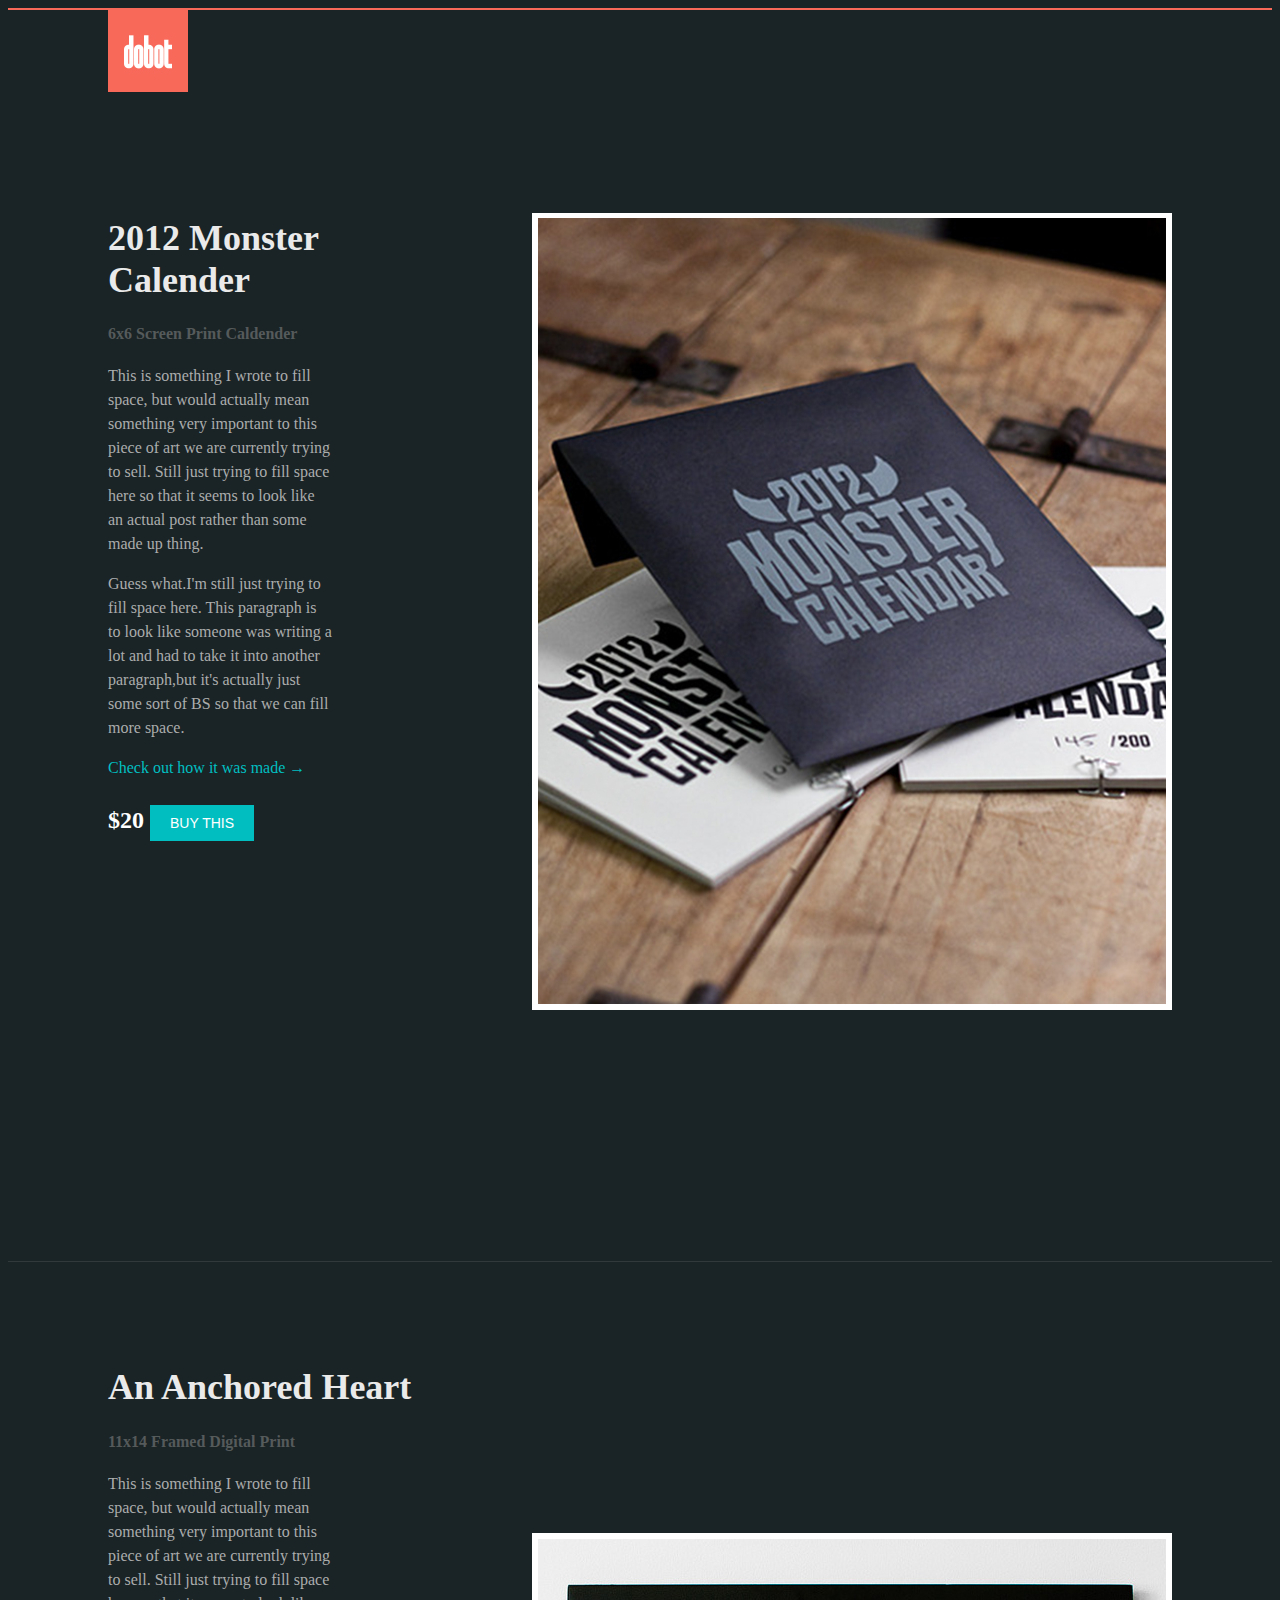
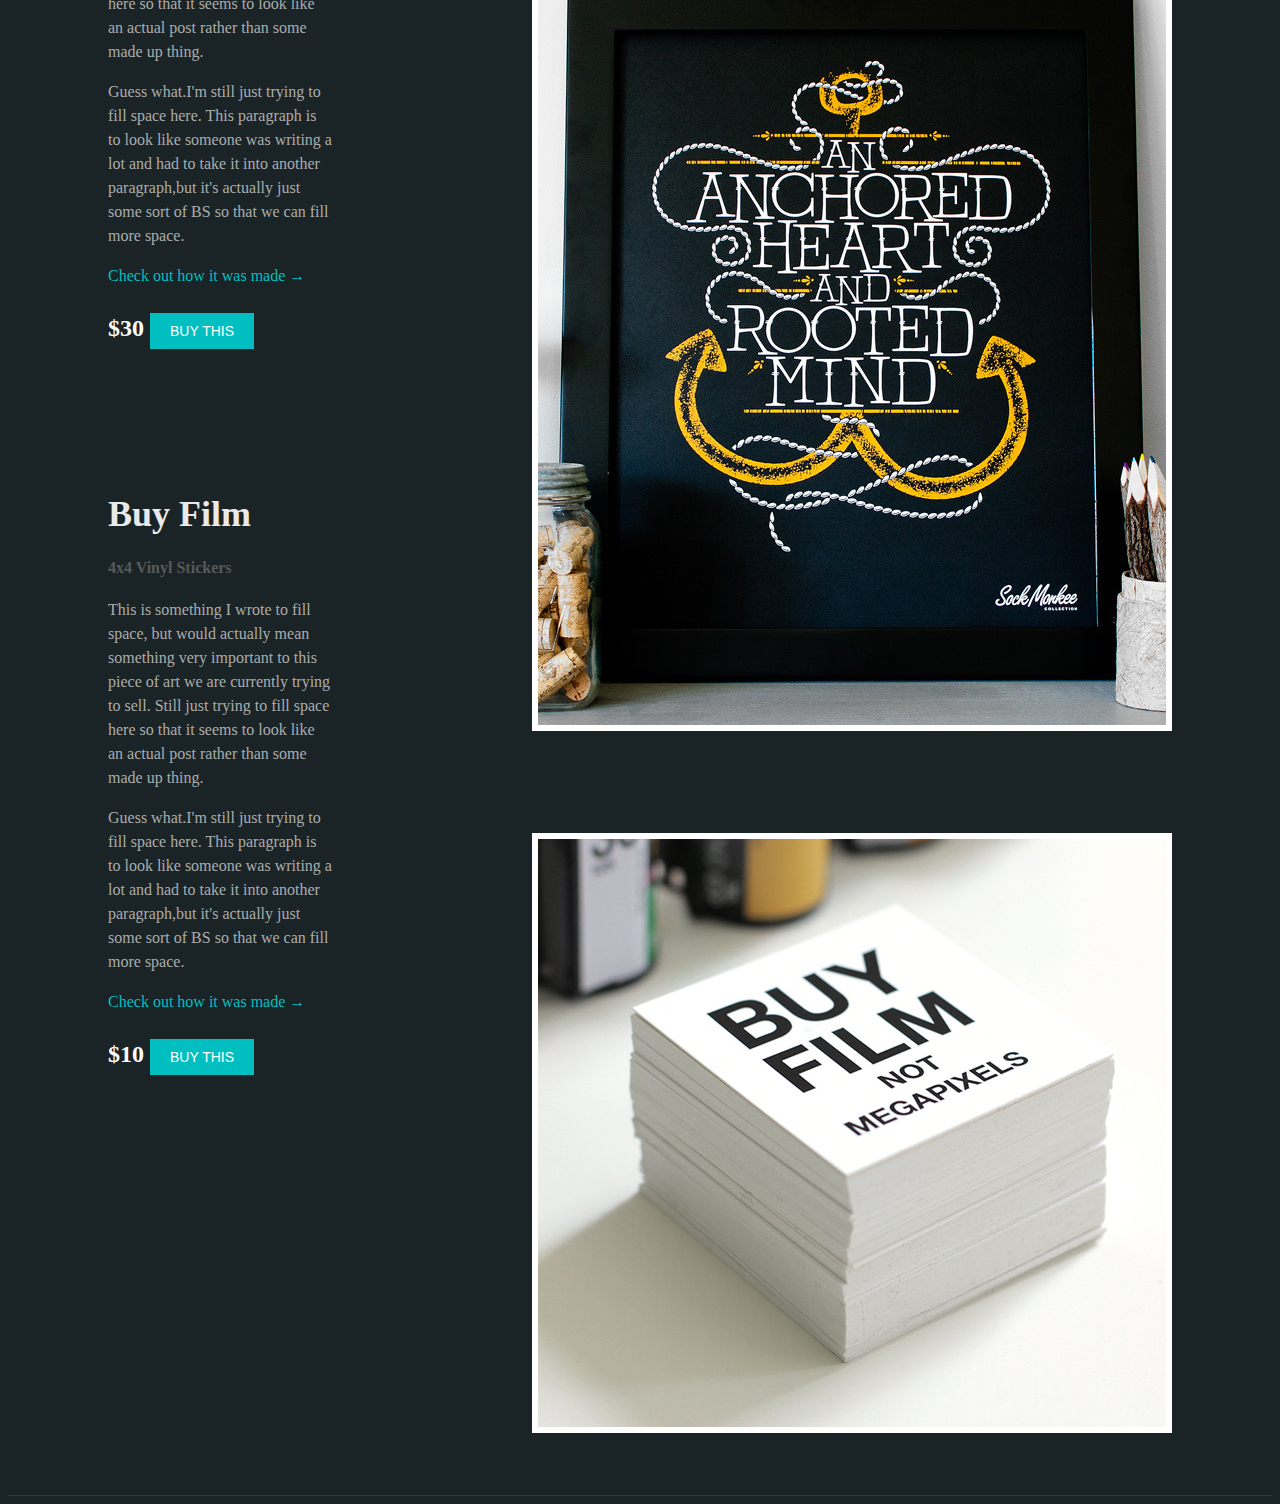
==== dobot/index.html @ c70a1021 "c" ====
<DOCTYPE <!DOCTYPE html>
<html lang="en-us">
<head>
  <link rel="stylesheet" href="style.css">
  <title>dobot</title>
</head>
<body> 
  <img class="logo" src="images/dobotlogo.jpg">
  <article>
    <img class="product" src="images/dobot.jpg"></img>
    <h1> 2012 Monster Calender</h1>
    <h4>6x6 Screen Print Caldender </h4>
    <div>
      <p>
      This is something I wrote to fill space, but would 
      actually mean something very important to this piece
      of art we are currently trying to sell. Still just trying 
      to fill space here so that it seems to look like
      an actual post rather than some made up thing.
      </p>
      <p>
      Guess what.I'm still just trying to fill space here. This
      paragraph is to look like someone was writing a lot
      and had to take it into another paragraph,but it's 
      actually just some sort of BS so that we can fill more space.
      </p>
    </div>
    <div>
      <p><a href="">Check out how it was made &#8594;</a></p>
    </div>
    <div>
      <h2>$20
        <button type="button">BUY THIS</button>
      </h2>
    </div>
  </article>
  <artice>
    <h1>An Anchored Heart</h1>
    <img class="product" src="images/dobot2.jpg">
    <h4>11x14 Framed Digital Print </h4>
    <div>
      <p>
      This is something I wrote to fill space, but would 
      actually mean something very important to this piece
      of art we are currently trying to sell. Still just trying 
      to fill space here so that it seems to look like
      an actual post rather than some made up thing.
      </p>
      <p>
      Guess what.I'm still just trying to fill space here. This
      paragraph is to look like someone was writing a lot
      and had to take it into another paragraph,but it's 
      actually just some sort of BS so that we can fill more space.
      </p>
    </div>
    <div>
      <p><a href="">Check out how it was made &#8594;</a></p>
    </div>
    <div>
    <h2>$30
      <button type="button">BUY THIS</button>  </h2>
    </div>
  </article>
  <article> 
    <img class="product" src="images/dobot3.jpg"></img>
    <h1>Buy Film</h1>
    <h4>4x4 Vinyl Stickers</h4>
    <div>
      <p>
      This is something I wrote to fill space, but would 
      actually mean something very important to this piece
      of art we are currently trying to sell. Still just trying 
      to fill space here so that it seems to look like
      an actual post rather than some made up thing.
      </p>
      <p>
      Guess what.I'm still just trying to fill space here. This
      paragraph is to look like someone was   writing a lot
      and had to take it into another paragraph,but it's 
      actually just some sort of BS so that we can fill more space.
      </p>
    </div>
    <div>
      <p><a href="">Check out how it was made &#8594;</a></p>
    </div>
    <div>
      <h2>$10
        <button type="button">BUY THIS</button>
      </h2>
    </div>
  </article>
</body>
</html>
---- dobot/style.css ----
h1 {padding-top:80px;
	padding-right:100px
	padding-bottom:0px;
	padding-left:100px;
	color:#eaeaea;
	font-family:Quatro Slab;
	font-weight:regular;
	font-size:36px;
	line-height:42px;
    }
body {background-color:#1A2325;
	border:solid 2px #f8695a;
	border-left:0;
	border-right:0;
	border-bottom:0
     }
p {padding-top:0px;
	padding-right:100px
	padding-bottom:0px;
	padding-left:0px;
 	color:white; 
 	font-family:LFT Etica; 
 	font-style:regular; 
 	font-size: 16px;
 	color: #abadad;
 	line-height:24px
    }
a {padding-top:0px;
	padding-right:300px
	padding-bottom:5px;
	padding-left:0px;
	font-family:LFT Etica;
	font-style:16px; 
	color:#01bfc1;
	line-height:24px;
	text-decoration:none;
	}
h4 {padding-top:0px;
	padding-right:300px
	padding-bottom:0px;
	padding-left:100px;
	color:#555a5b;
	font-family:LFT Etica;
	font-style:semibold;
	font-size:16px;
    }
.product{padding-top:100px;
	padding-right:100px;
	padding-bottom:0px;
	padding-left:200px;
    float:right; 
    }
 .logo {padding-top:0px;
	padding-right:300px
	padding-bottom:50px;
	padding-left:100px}
 button {background-color:01BFC1;	
 	border:none;
 	padding-bottom:12px;
 	padding-top:12px;
 	padding-right:20px;
 	padding-left:20px;
 	font-family:14px;
 	font-size:14px;
 	line-height:12px;
 	color:#ffffff;
 	border-width:24px
    }
 h2 {padding-top:5px;
	padding-right:200px
	padding-bottom:50px;
	padding-left:0px;
	color:white;
	font-family:Quatro Slab;
	font-size:24px;
    }
div {padding-top:0px;
	padding-right:200px
	padding-bottom:0px;
	padding-left:100px;
	}

article{border-width:1px;
	border-style:solid;
	border-color:#31393b;
	border-top:none;
	border-left:none;
	border-right:none;
	padding-bottom:400px;
	padding-top:20px;
    }
.
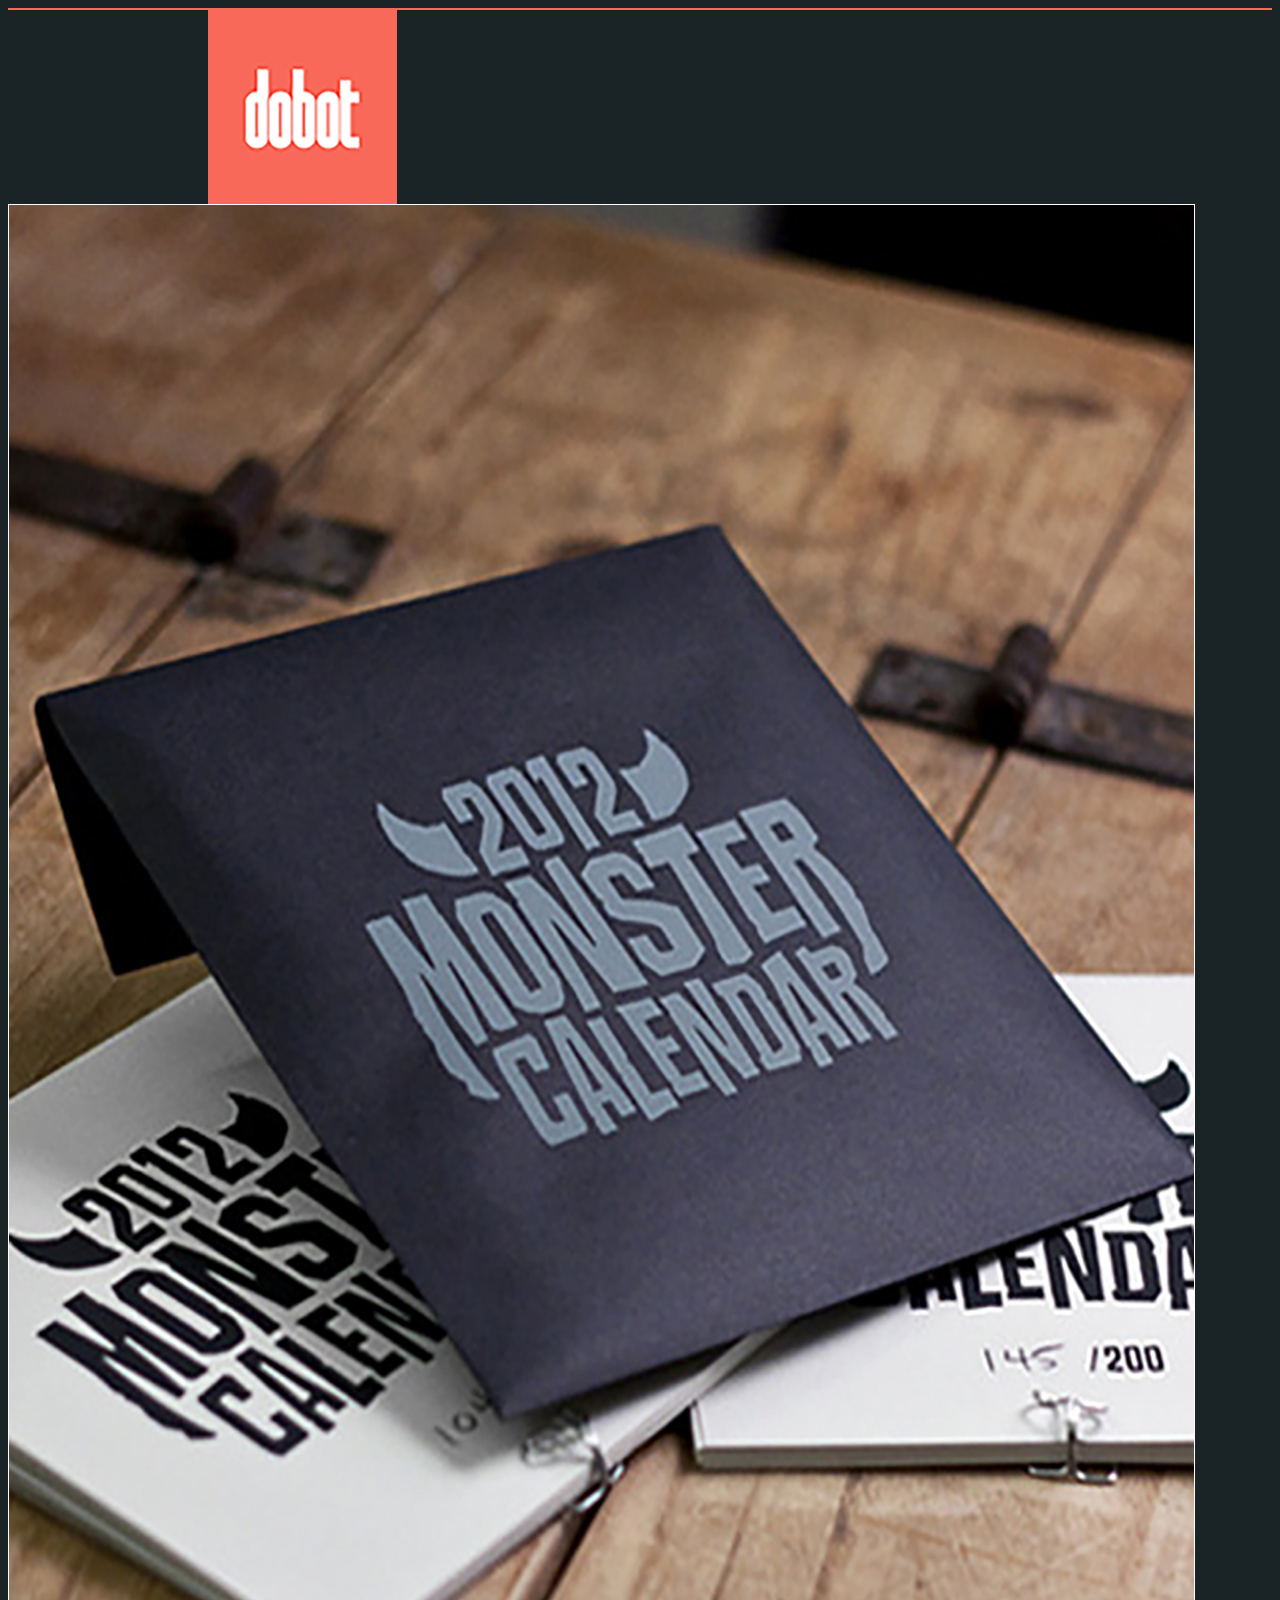
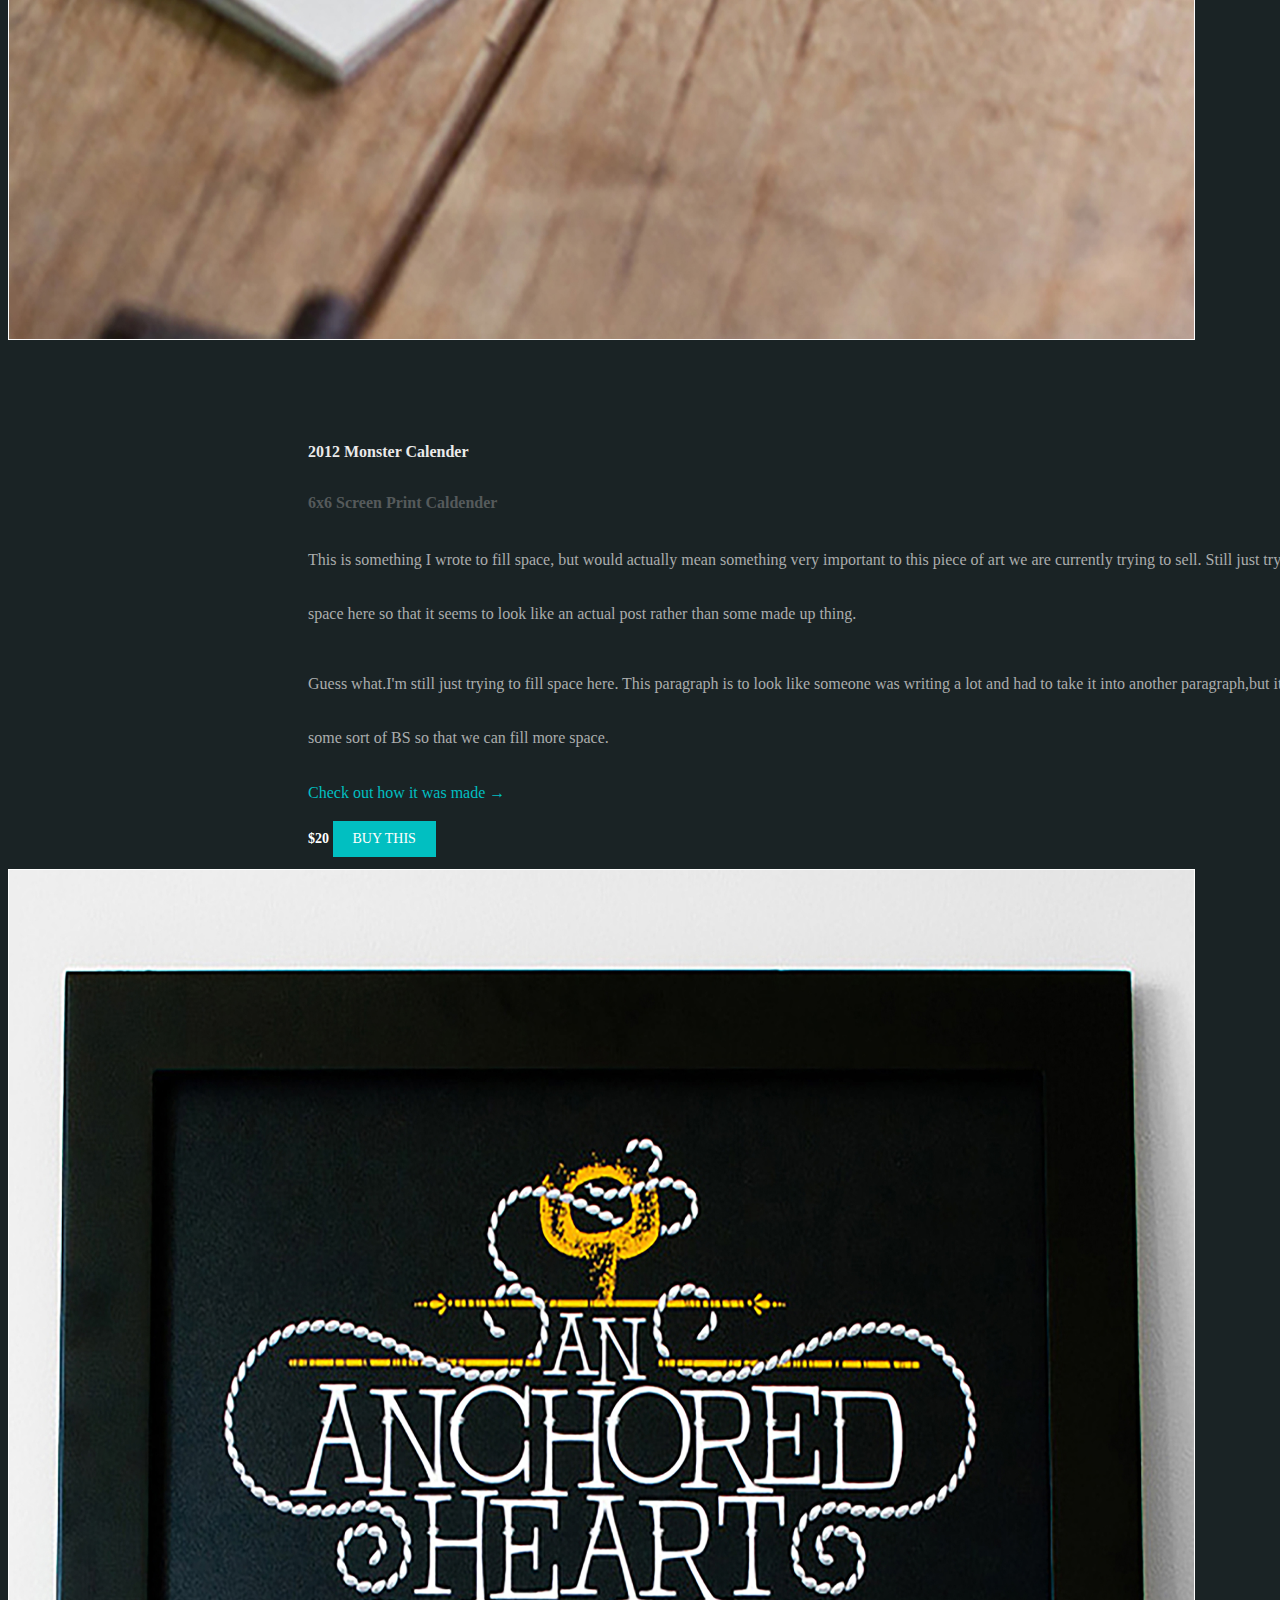
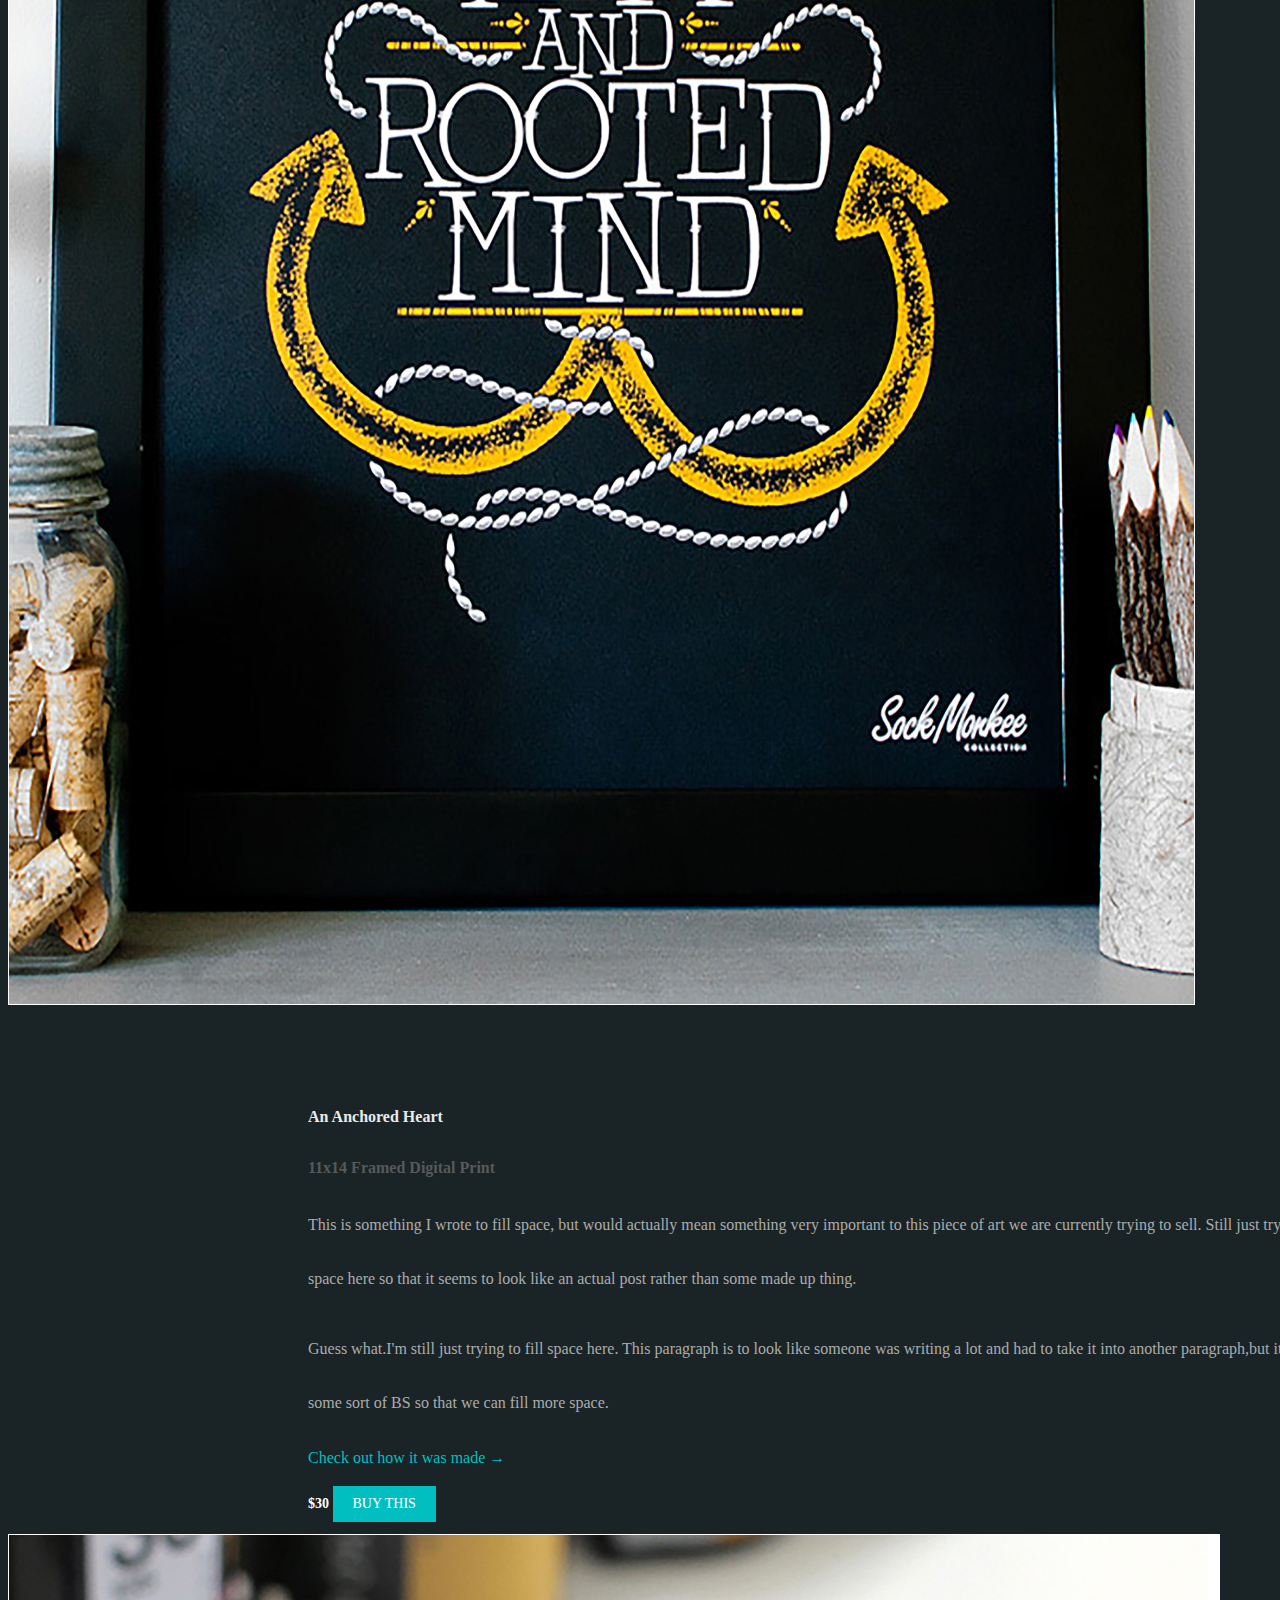
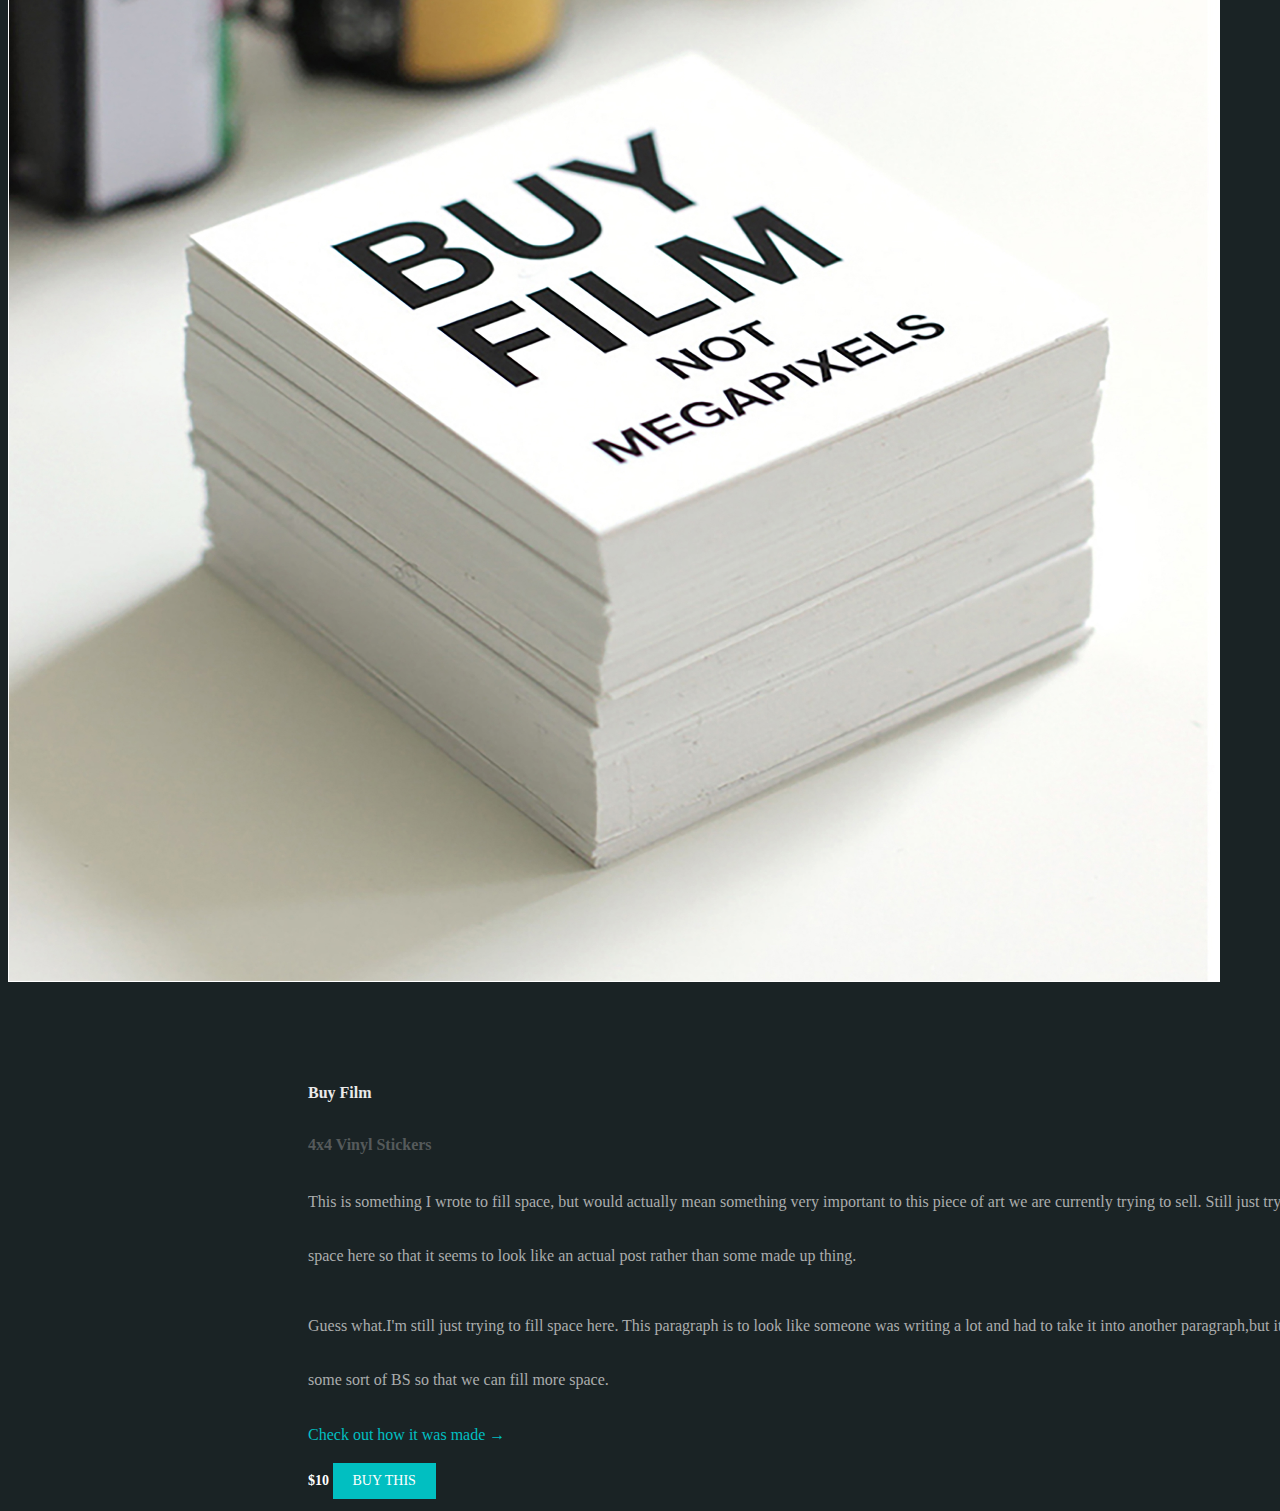
==== commit 800c1582: "x" ====
--- a/dobot/index.html
+++ b/dobot/index.html
@@ -6,11 +6,35 @@
 </head>
 <body> 
   <img class="logo" src="images/dobotlogo.jpg">
-  <article>
-    <img class="product" src="images/dobot.jpg"></img>
+  <article class="article1">
+    <img class="product" src="images/dobot.jpg" style="width:1185px;height:1734px" id="section2"></img>
+    <div id="section1">
     <h1> 2012 Monster Calender</h1>
     <h4>6x6 Screen Print Caldender </h4>
-    <div>
+      <p>
+      This is something I wrote to fill space, but would 
+      actually mean something very important to this piece
+      of art we are currently trying to sell. Still just trying 
+      to fill space here so that it seems to look like
+      an actual post rather than some made up thing.
+      </p>
+      <p>
+      Guess what.I'm still just trying to fill space here. This
+      paragraph is to look like someone was writing a lot
+      and had to take it into another paragraph,but it's 
+      actually just some sort of BS so that we can fill more space.
+      <p><a href="">Check out how it was made &#8594;</a></p>
+      <h2>$20
+        <button type="button">BUY THIS</button>
+      </h2>
+      </div>
+
+  </article>
+  <artice class="article2">
+    <img class="product" src="images/dobot2.jpg" style="width:1185px;height:1734px" id="section2">
+    <div id="section1">
+    <h1>An Anchored Heart</h1>
+    <h4>11x14 Framed Digital Print </h4>
       <p>
       This is something I wrote to fill space, but would 
       actually mean something very important to this piece
@@ -24,48 +48,16 @@
       and had to take it into another paragraph,but it's 
       actually just some sort of BS so that we can fill more space.
       </p>
-    </div>
-    <div>
       <p><a href="">Check out how it was made &#8594;</a></p>
-    </div>
-    <div>
-      <h2>$20
-        <button type="button">BUY THIS</button>
-      </h2>
-    </div>
-  </article>
-  <artice>
-    <h1>An Anchored Heart</h1>
-    <img class="product" src="images/dobot2.jpg">
-    <h4>11x14 Framed Digital Print </h4>
-    <div>
-      <p>
-      This is something I wrote to fill space, but would 
-      actually mean something very important to this piece
-      of art we are currently trying to sell. Still just trying 
-      to fill space here so that it seems to look like
-      an actual post rather than some made up thing.
-      </p>
-      <p>
-      Guess what.I'm still just trying to fill space here. This
-      paragraph is to look like someone was writing a lot
-      and had to take it into another paragraph,but it's 
-      actually just some sort of BS so that we can fill more space.
-      </p>
-    </div>
-    <div>
-      <p><a href="">Check out how it was made &#8594;</a></p>
-    </div>
-    <div>
     <h2>$30
       <button type="button">BUY THIS</button>  </h2>
     </div>
   </article>
-  <article> 
-    <img class="product" src="images/dobot3.jpg"></img>
+  <article class="article3"> 
+    <img class="product" src="images/dobot3.jpg" style="width:1210px;height:1046px" id="section2"></img>
+    <div id="section1">
     <h1>Buy Film</h1>
     <h4>4x4 Vinyl Stickers</h4>
-    <div>
       <p>
       This is something I wrote to fill space, but would 
       actually mean something very important to this piece
@@ -79,11 +71,7 @@
       and had to take it into another paragraph,but it's 
       actually just some sort of BS so that we can fill more space.
       </p>
-    </div>
-    <div>
       <p><a href="">Check out how it was made &#8594;</a></p>
-    </div>
-    <div>
       <h2>$10
         <button type="button">BUY THIS</button>
       </h2>
--- a/dobot/style.css
+++ b/dobot/style.css
@@ -1,33 +1,37 @@
 h1 {padding-top:80px;
-	padding-right:100px
+	padding-right:0px
 	padding-bottom:0px;
 	padding-left:100px;
 	color:#eaeaea;
 	font-family:Quatro Slab;
 	font-weight:regular;
-	font-size:36px;
+	font-size:16px;
 	line-height:42px;
     }
-body {background-color:#1A2325;
+body {background-width:1260px;
+	background-height:2934px;
+	background-color:#1A2325;
 	border:solid 2px #f8695a;
 	border-left:0;
 	border-right:0;
-	border-bottom:0
+	border-bottom:0;
+	margin-width:1260px;
+	margin-height:2934px;
      }
 p {padding-top:0px;
-	padding-right:100px
+	padding-right:0px
 	padding-bottom:0px;
-	padding-left:0px;
+	padding-left:100px;
  	color:white; 
  	font-family:LFT Etica; 
  	font-style:regular; 
  	font-size: 16px;
  	color: #abadad;
- 	line-height:24px
+ 	line-height:54px;
     }
 a {padding-top:0px;
-	padding-right:300px
-	padding-bottom:5px;
+	padding-right:0px;
+	padding-bottom:0px;
 	padding-left:0px;
 	font-family:LFT Etica;
 	font-style:16px; 
@@ -36,7 +40,7 @@
 	text-decoration:none;
 	}
 h4 {padding-top:0px;
-	padding-right:300px
+	padding-right:0px
 	padding-bottom:0px;
 	padding-left:100px;
 	color:#555a5b;
@@ -44,49 +48,53 @@
 	font-style:semibold;
 	font-size:16px;
     }
-.product{padding-top:100px;
-	padding-right:100px;
-	padding-bottom:0px;
-	padding-left:200px;
-    float:right; 
-    }
+
  .logo {padding-top:0px;
 	padding-right:300px
 	padding-bottom:50px;
-	padding-left:100px}
- button {background-color:01BFC1;	
+	padding-left:200px}
+
+.product{
+    border: 1px solid white;
+    background-color:#ffffff;
+}
+ button {background-color:#01BFC1;	
  	border:none;
  	padding-bottom:12px;
  	padding-top:12px;
  	padding-right:20px;
  	padding-left:20px;
- 	font-family:14px;
+ 	font-family:LFT Etica;
+ 	font-style:SemiBold;
  	font-size:14px;
  	line-height:12px;
  	color:#ffffff;
  	border-width:24px
     }
- h2 {padding-top:5px;
-	padding-right:200px
-	padding-bottom:50px;
-	padding-left:0px;
+ h2 {padding-top:0px;
+	padding-right:0px
+	padding-bottom:0px;
+	padding-left:100px;
 	color:white;
 	font-family:Quatro Slab;
-	font-size:24px;
+	font-size:14px;
     }
-div {padding-top:0px;
-	padding-right:200px
-	padding-bottom:0px;
-	padding-left:100px;
-	}
 
-article{border-width:1px;
+#section1{width:1170px;
+    float:left;
+    padding-left:200px;
+    padding-right:100px;
+}
+
+.article1:{
 	border-style:solid;
 	border-color:#31393b;
-	border-top:none;
+	border-top:none;	
 	border-left:none;
 	border-right:none;
+	border-bottom: 1px; 
 	padding-bottom:400px;
 	padding-top:20px;
-    }
-.+    
+}
+
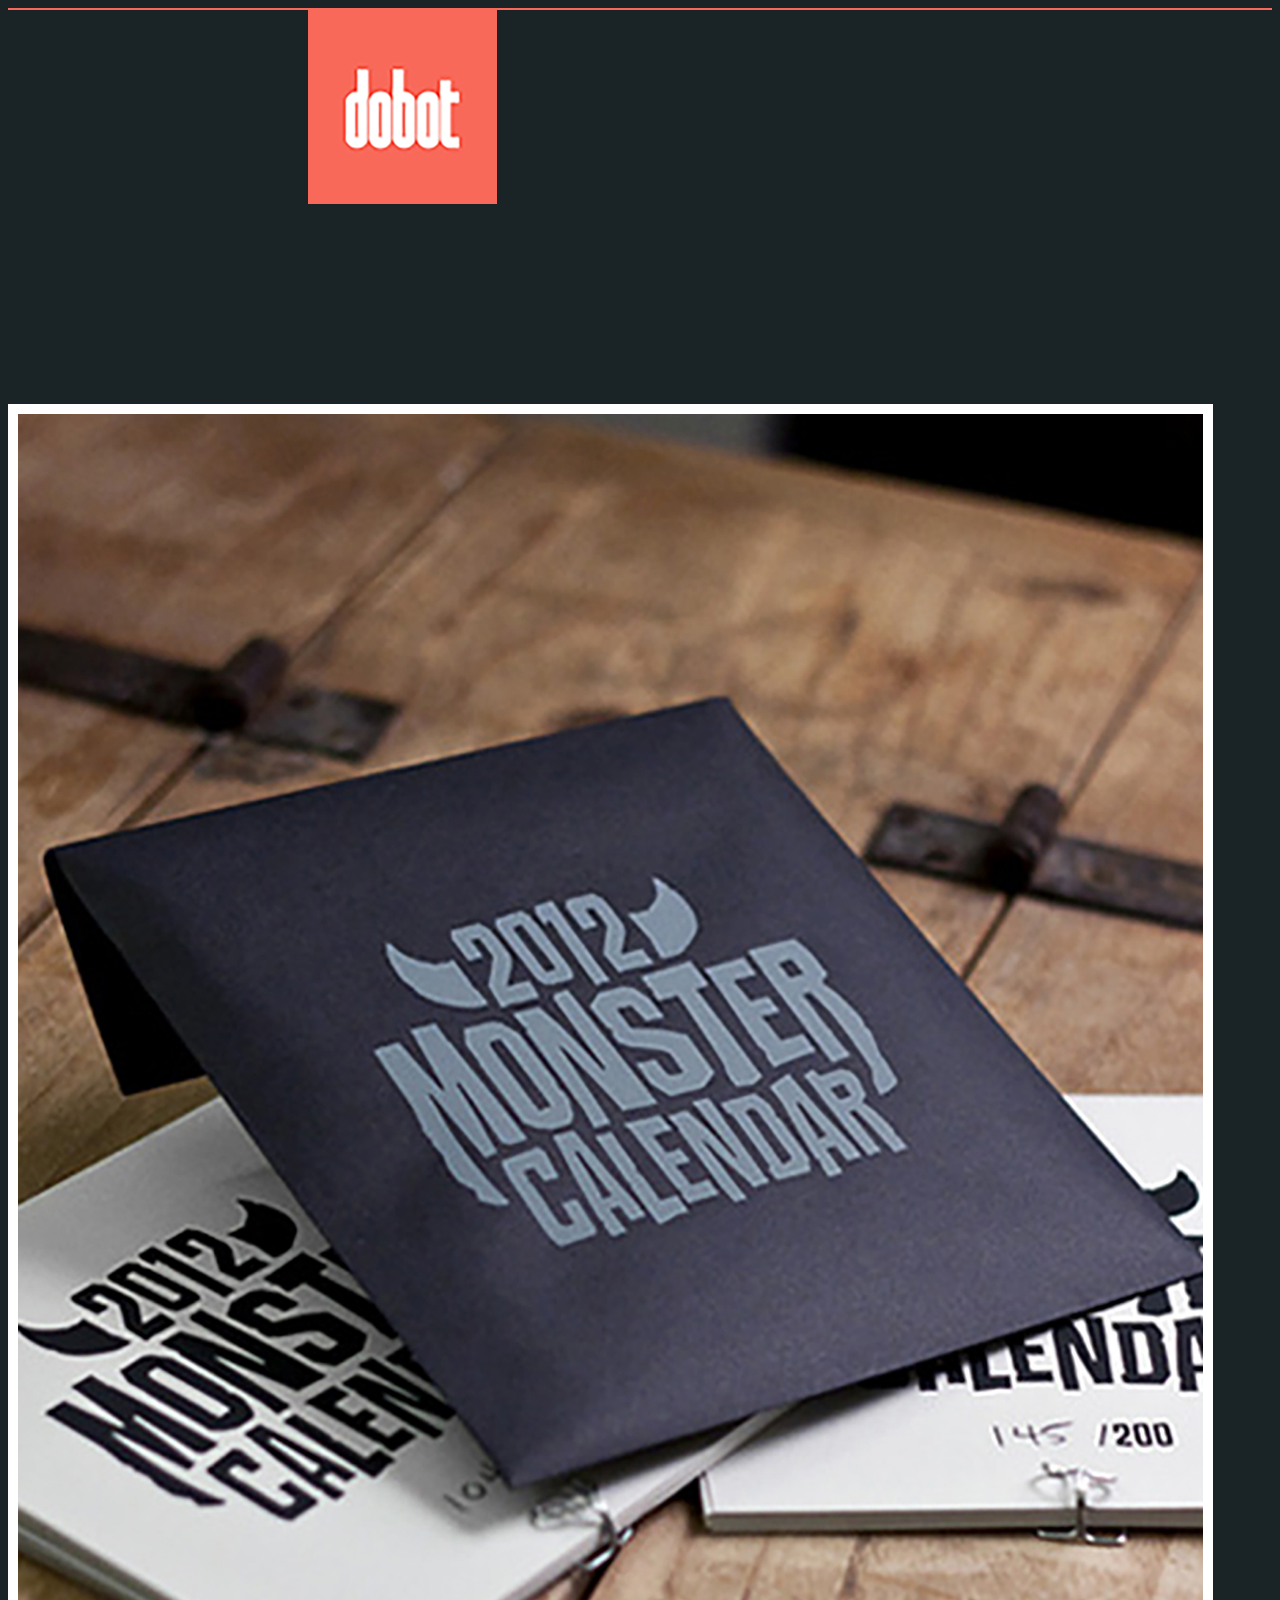
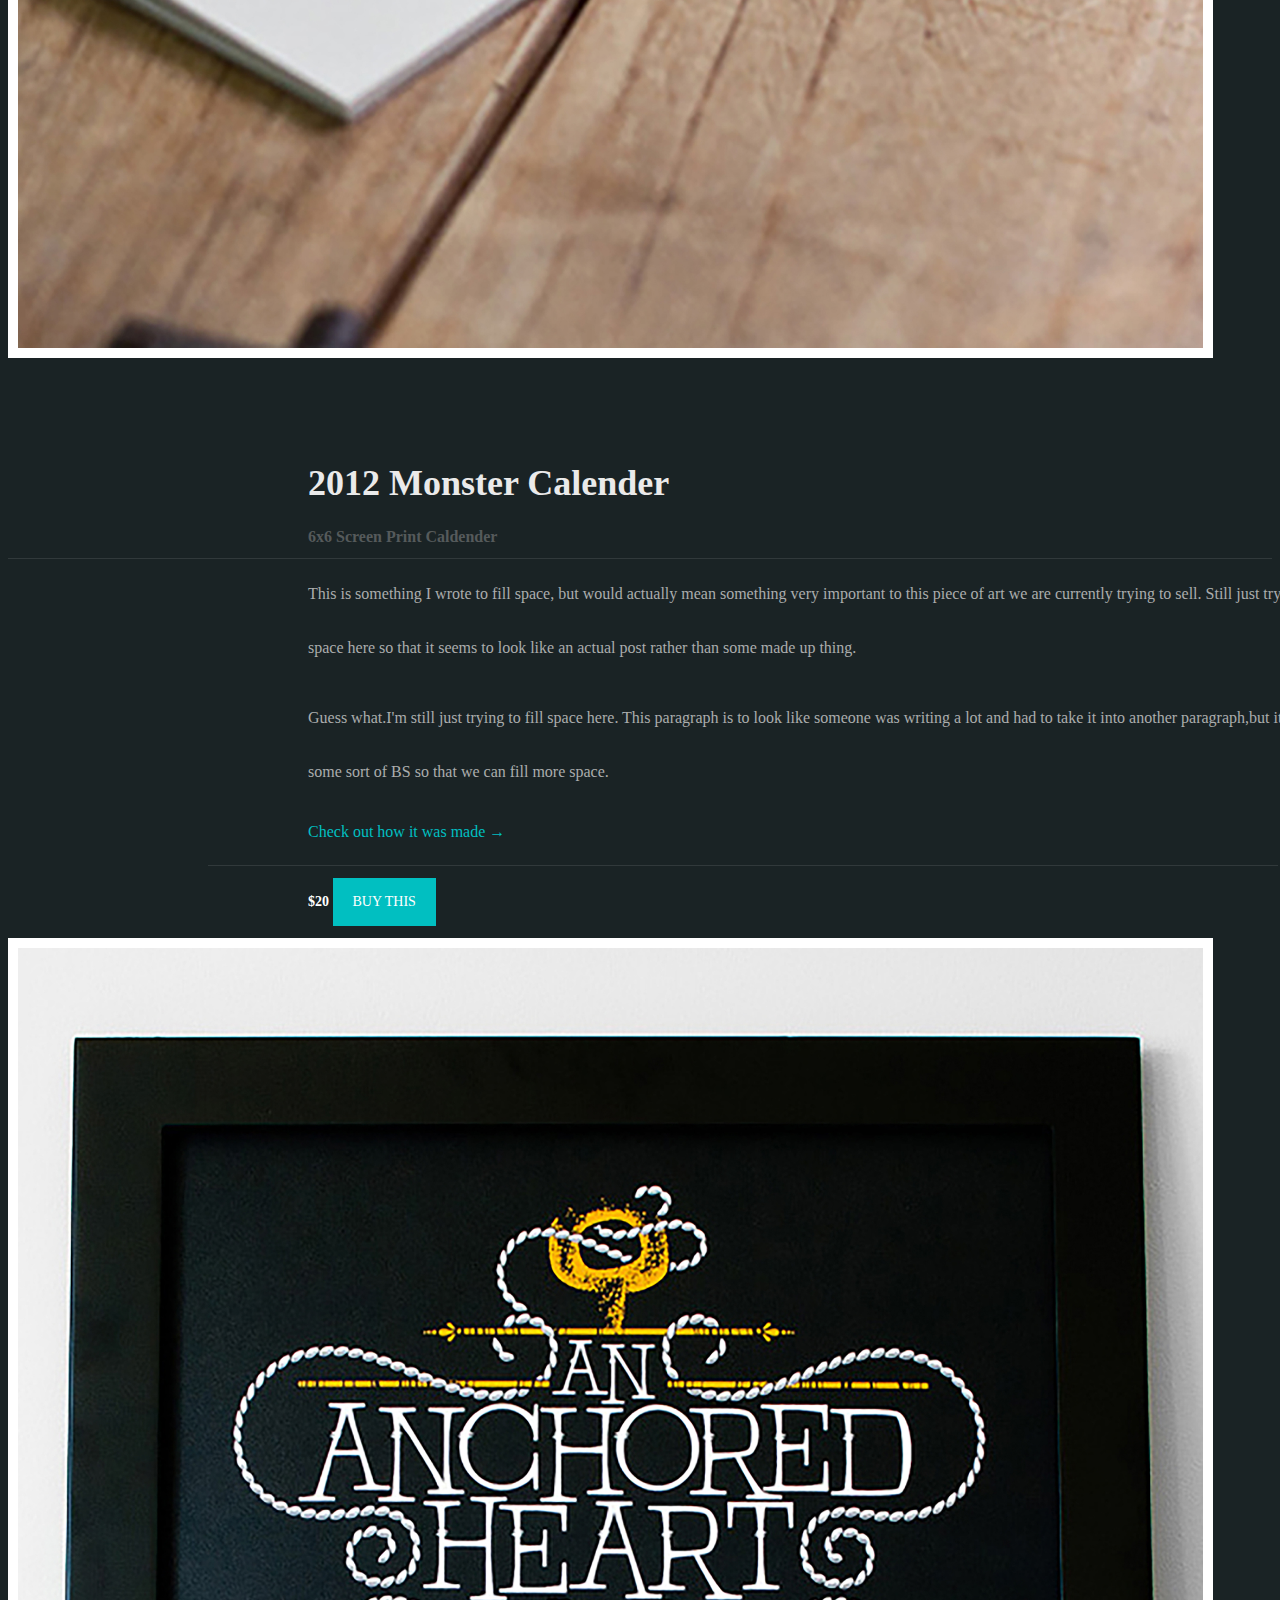
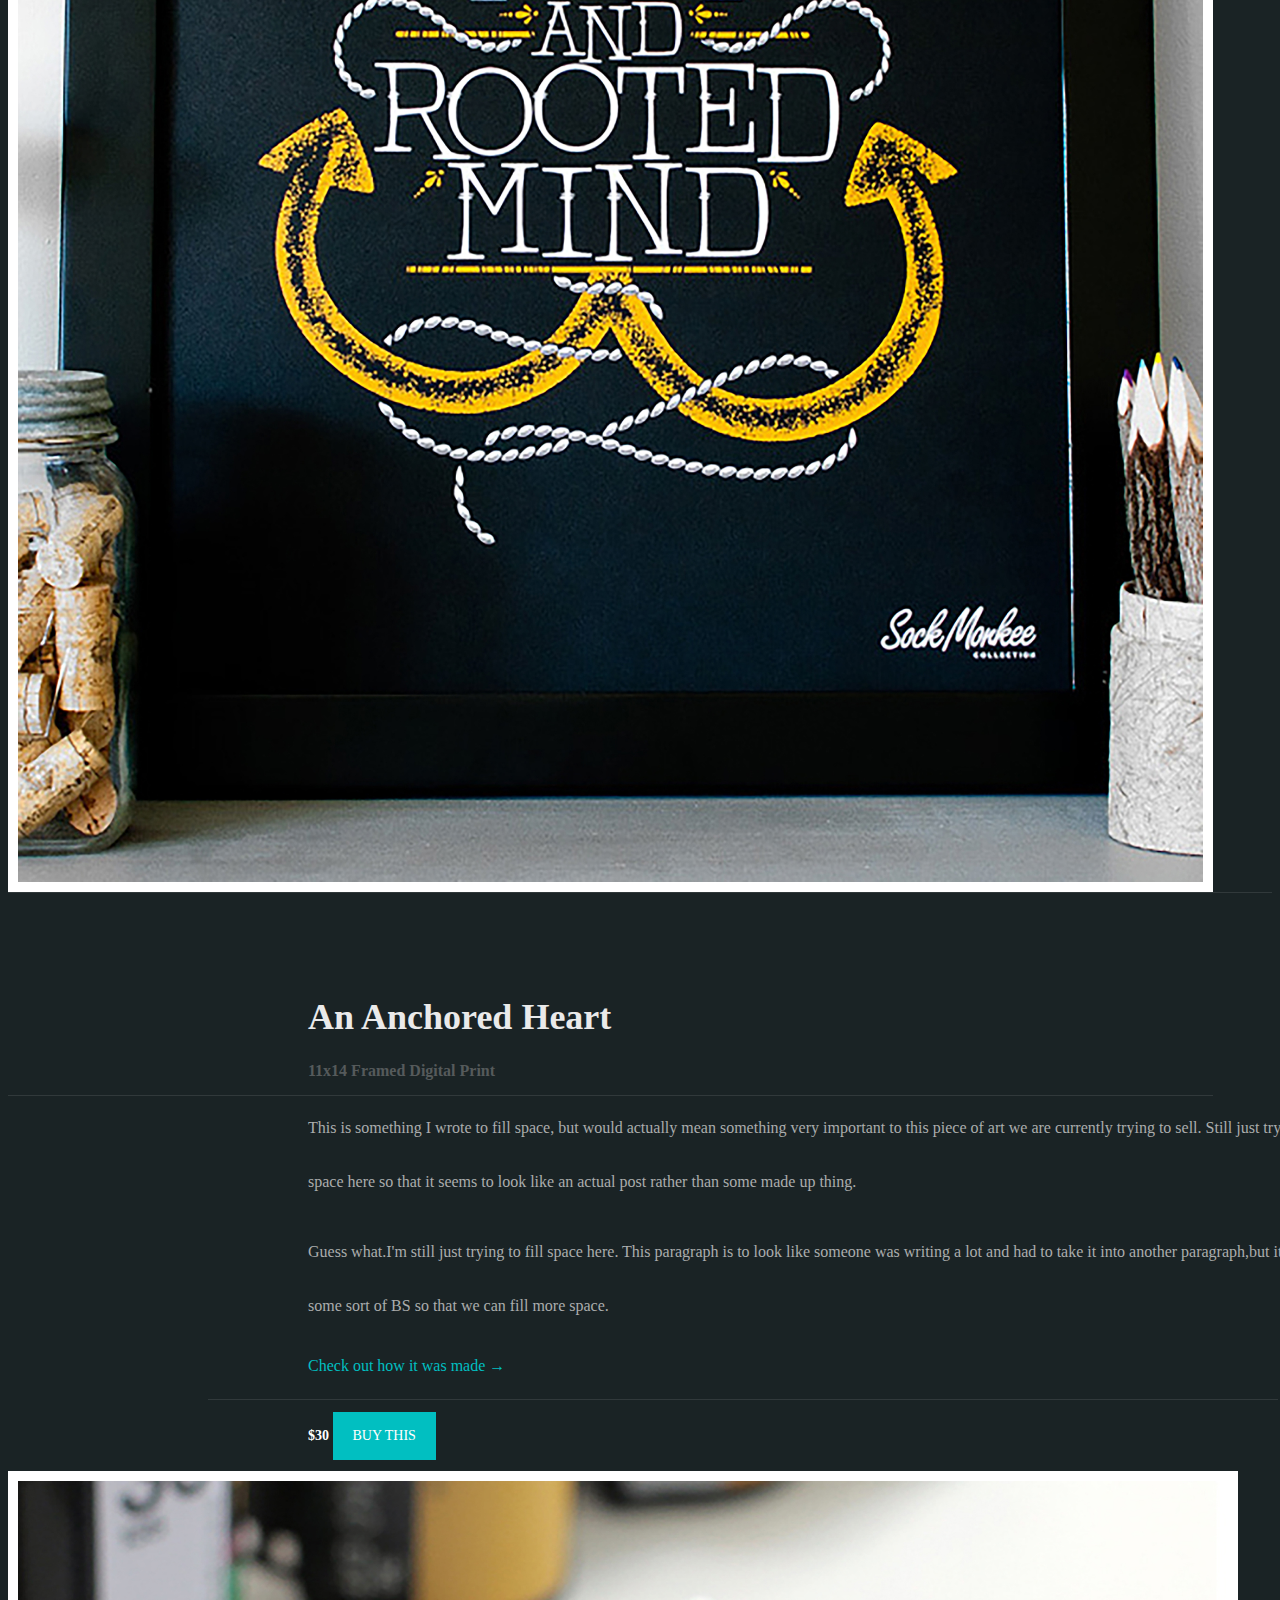
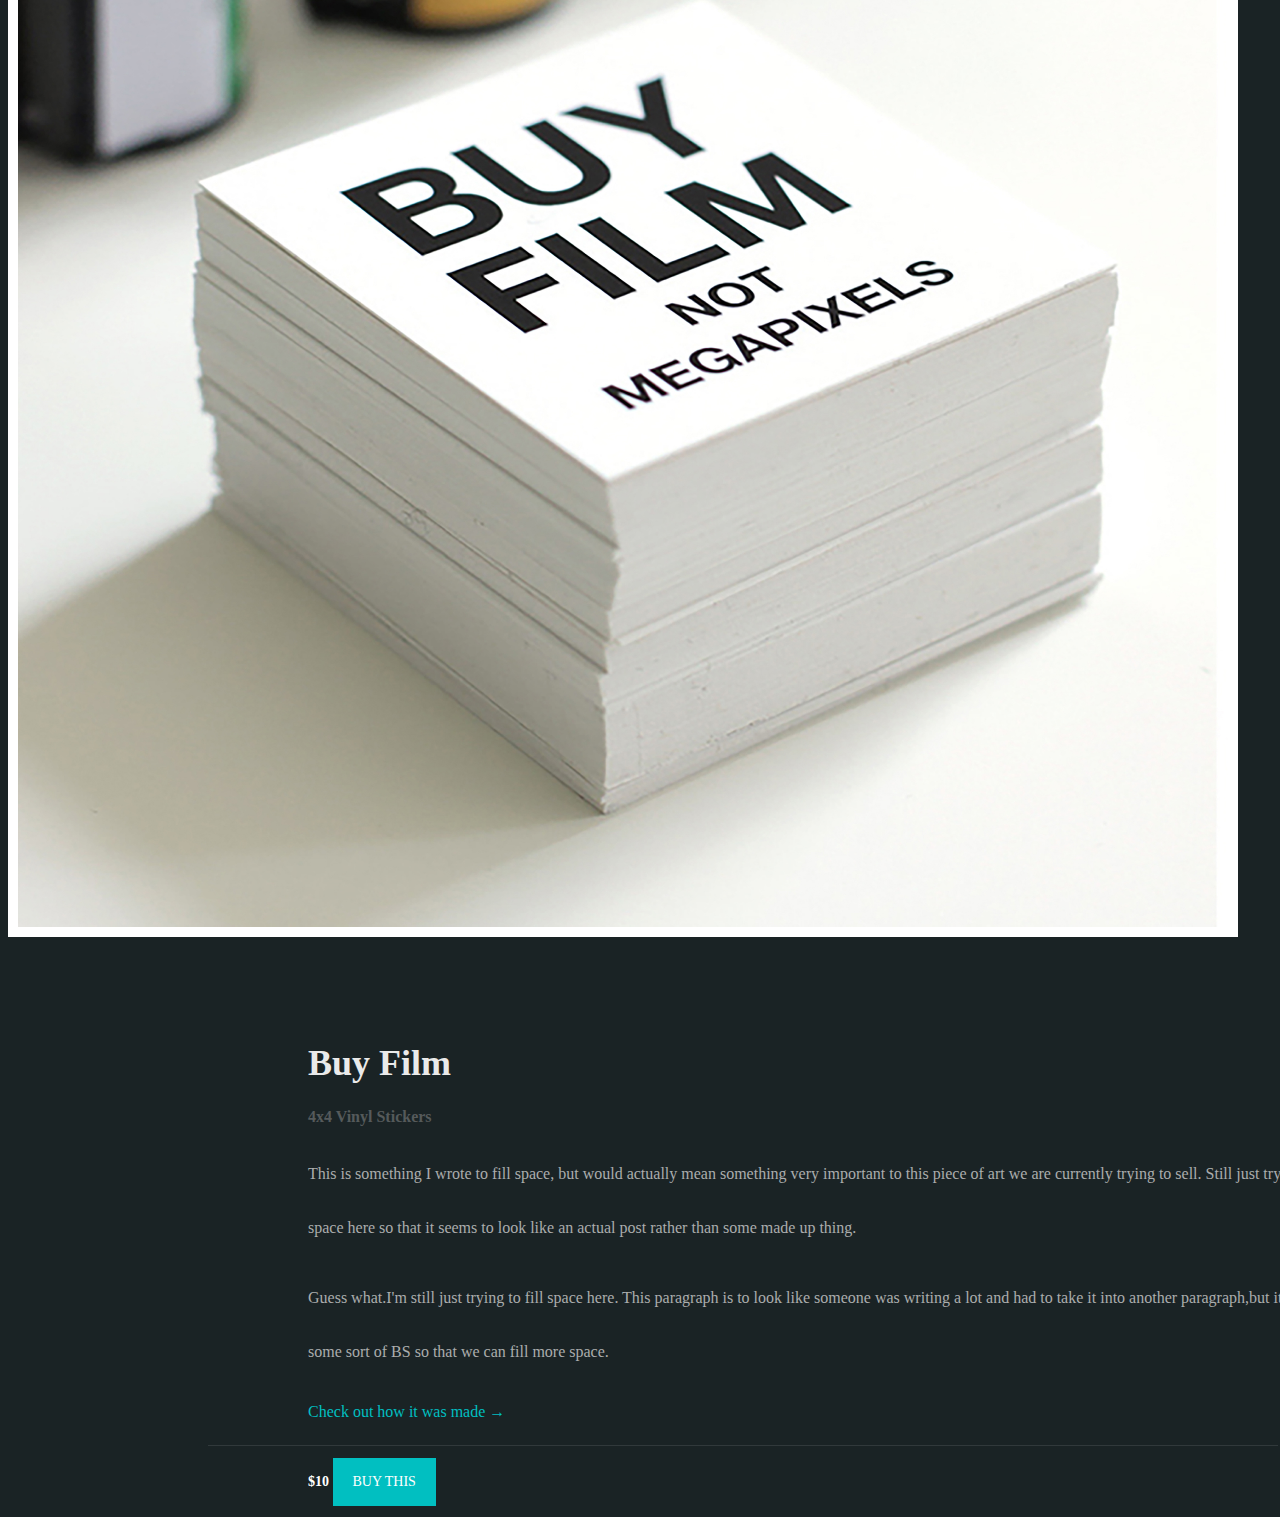
==== commit d9c89bbd: "g" ====
--- a/dobot/index.html
+++ b/dobot/index.html
@@ -7,7 +7,7 @@
 <body> 
   <img class="logo" src="images/dobotlogo.jpg">
   <article class="article1">
-    <img class="product" src="images/dobot.jpg" style="width:1185px;height:1734px" id="section2"></img>
+    <img class="product" src="images/dobot.jpg" style="width:1185px;height:1534px"></img>
     <div id="section1">
     <h1> 2012 Monster Calender</h1>
     <h4>6x6 Screen Print Caldender </h4>
@@ -24,14 +24,14 @@
       and had to take it into another paragraph,but it's 
       actually just some sort of BS so that we can fill more space.
       <p><a href="">Check out how it was made &#8594;</a></p>
+      <div class="line-separator"></div>
       <h2>$20
         <button type="button">BUY THIS</button>
       </h2>
       </div>
-
   </article>
   <artice class="article2">
-    <img class="product" src="images/dobot2.jpg" style="width:1185px;height:1734px" id="section2">
+    <img class="product" src="images/dobot2.jpg" style="width:1185px;height:1534px">
     <div id="section1">
     <h1>An Anchored Heart</h1>
     <h4>11x14 Framed Digital Print </h4>
@@ -49,12 +49,13 @@
       actually just some sort of BS so that we can fill more space.
       </p>
       <p><a href="">Check out how it was made &#8594;</a></p>
+      <div class="line-separator"></div>
     <h2>$30
-      <button type="button">BUY THIS</button>  </h2>
+      <button type="button">BUY THIS</button></h2>
     </div>
   </article>
   <article class="article3"> 
-    <img class="product" src="images/dobot3.jpg" style="width:1210px;height:1046px" id="section2"></img>
+    <img class="product" src="images/dobot3.jpg" style="width:1210px;height:1046px"></img>
     <div id="section1">
     <h1>Buy Film</h1>
     <h4>4x4 Vinyl Stickers</h4>
@@ -72,6 +73,7 @@
       actually just some sort of BS so that we can fill more space.
       </p>
       <p><a href="">Check out how it was made &#8594;</a></p>
+      <div class="line-separator"></div>
       <h2>$10
         <button type="button">BUY THIS</button>
       </h2>
--- a/dobot/style.css
+++ b/dobot/style.css
@@ -5,11 +5,10 @@
 	color:#eaeaea;
 	font-family:Quatro Slab;
 	font-weight:regular;
-	font-size:16px;
+	font-size:36px;
 	line-height:42px;
     }
-body {background-width:1260px;
-	background-height:2934px;
+body {
 	background-color:#1A2325;
 	border:solid 2px #f8695a;
 	border-left:0;
@@ -24,7 +23,7 @@
 	padding-left:100px;
  	color:white; 
  	font-family:LFT Etica; 
- 	font-style:regular; 
+ 	font-weight:regular; 
  	font-size: 16px;
  	color: #abadad;
  	line-height:54px;
@@ -34,9 +33,10 @@
 	padding-bottom:0px;
 	padding-left:0px;
 	font-family:LFT Etica;
-	font-style:16px; 
+	font-style:regular;
+	font-size:16px; 
 	color:#01bfc1;
-	line-height:24px;
+	line-height:34px;
 	text-decoration:none;
 	}
 h4 {padding-top:0px;
@@ -49,19 +49,19 @@
 	font-size:16px;
     }
 
- .logo {padding-top:0px;
+.logo {padding-top:0px;
 	padding-right:300px
 	padding-bottom:50px;
-	padding-left:200px}
+	padding-left:300px}
 
 .product{
-    border: 1px solid white;
+    border: 10px solid white;
     background-color:#ffffff;
 }
  button {background-color:#01BFC1;	
  	border:none;
- 	padding-bottom:12px;
- 	padding-top:12px;
+ 	padding-bottom:18px;
+ 	padding-top:18px;
  	padding-right:20px;
  	padding-left:20px;
  	font-family:LFT Etica;
@@ -86,15 +86,30 @@
     padding-right:100px;
 }
 
-.article1:{
-	border-style:solid;
-	border-color:#31393b;
-	border-top:none;	
+.article1{border:solid 1px #31393b;
+	border-right: none;
 	border-left:none;
-	border-right:none;
-	border-bottom: 1px; 
-	padding-bottom:400px;
-	padding-top:20px;
-    
+	border-top: none;
+	padding-bottom:200px;
+	padding-top:200px;
 }
-
+.article2{border:solid 1px #31393b;
+	border-right: none;
+	border-left:none;
+	border-top: none;
+	padding-bottom:200px;
+	padding-top:200px;
+}
+.article3{border:solid 1px #31393b;
+	border-right: none;
+	border-left:none;
+	border-bottom: none;
+	padding-bottom:200px;
+	padding-top:200px;
+}
+.line-separator{width:870px;
+    height:1px;
+    background:#31393b; 
+    padding-left:200px; 
+    padding-right:-100px;
+}
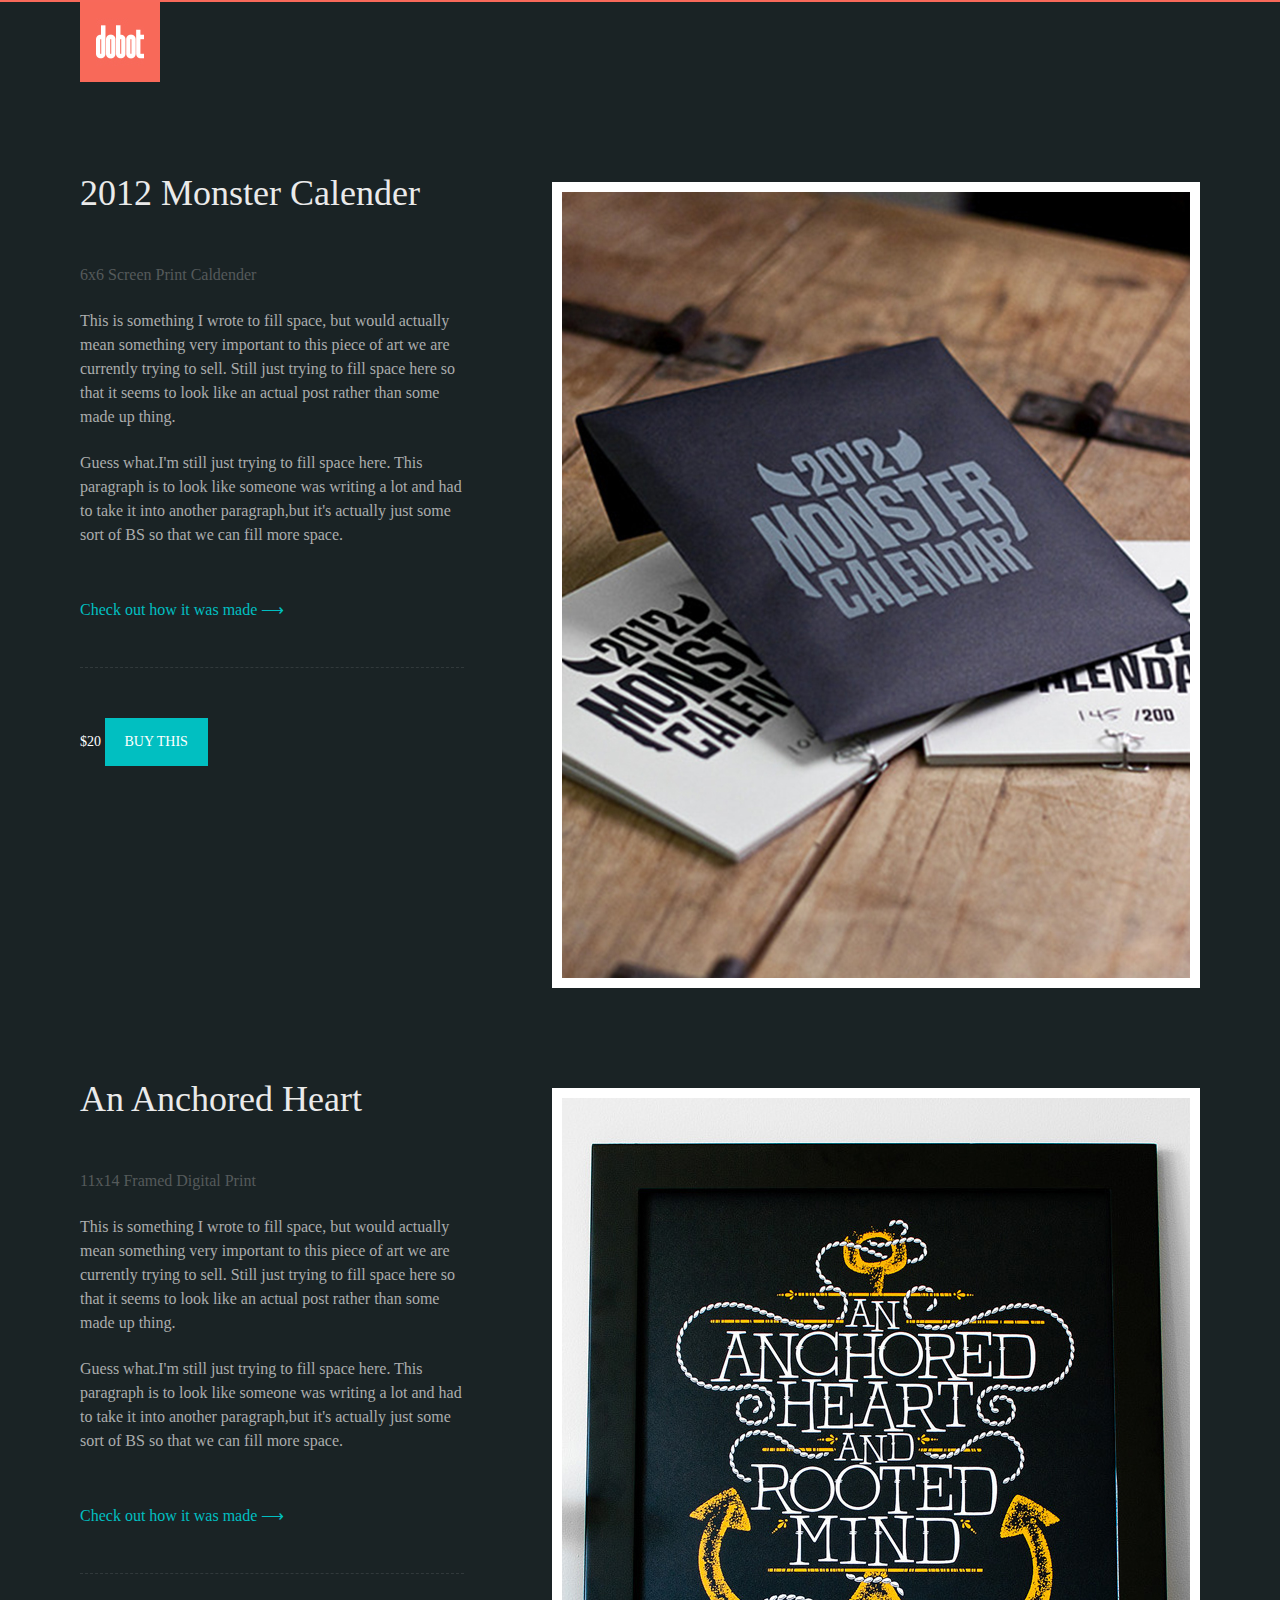
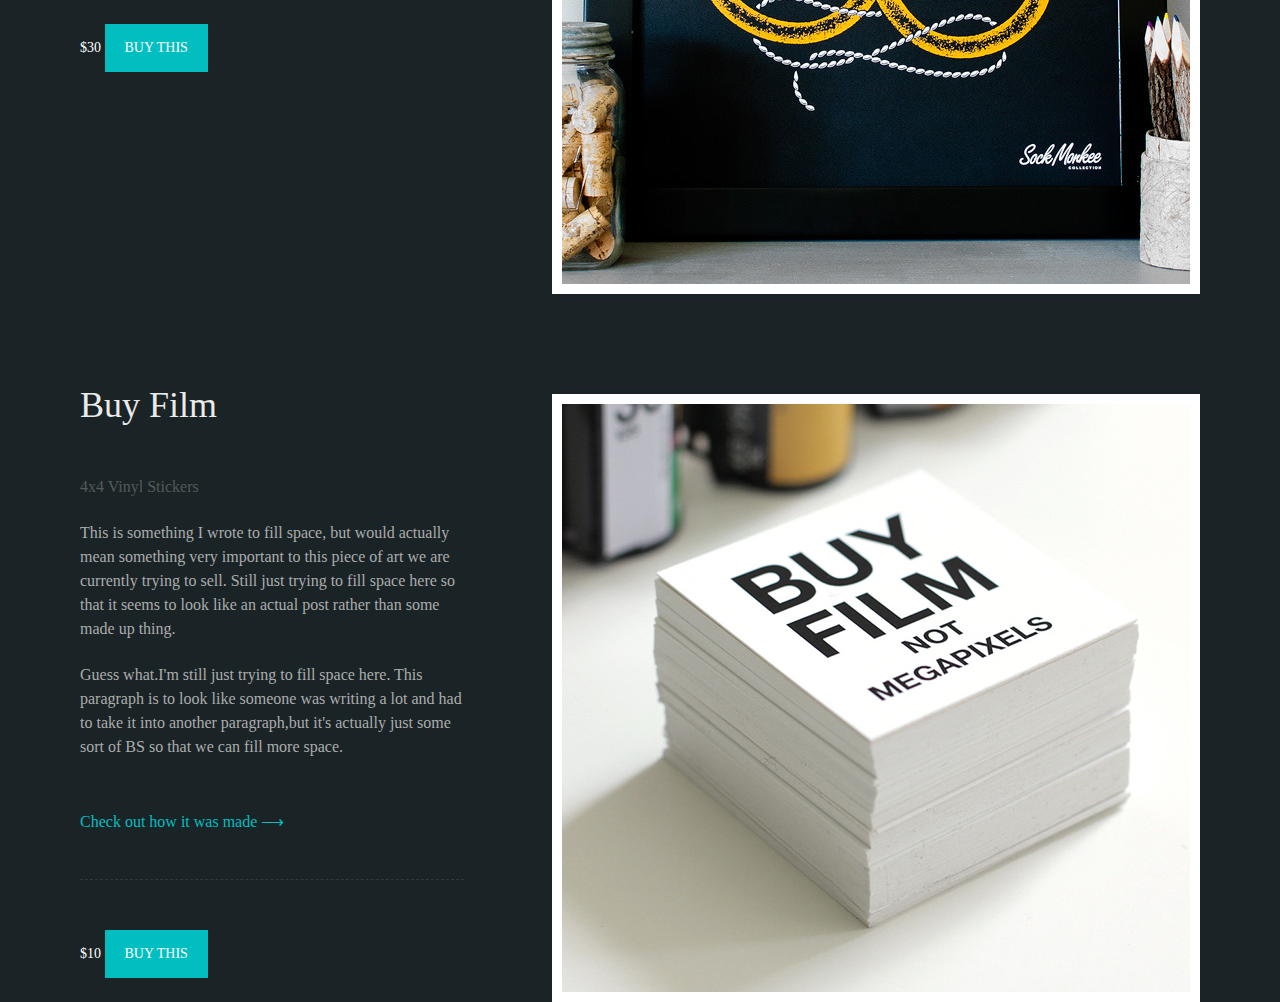
==== commit 76131b5d: "Getting there" ====
--- a/dobot/index.html
+++ b/dobot/index.html
@@ -1,84 +1,140 @@
 <DOCTYPE <!DOCTYPE html>
-<html lang="en-us">
-<head>
-  <link rel="stylesheet" href="style.css">
-  <title>dobot</title>
-</head>
-<body> 
-  <img class="logo" src="images/dobotlogo.jpg">
-  <article class="article1">
-    <img class="product" src="images/dobot.jpg" style="width:1185px;height:1534px"></img>
-    <div id="section1">
-    <h1> 2012 Monster Calender</h1>
-    <h4>6x6 Screen Print Caldender </h4>
-      <p>
-      This is something I wrote to fill space, but would 
-      actually mean something very important to this piece
-      of art we are currently trying to sell. Still just trying 
-      to fill space here so that it seems to look like
-      an actual post rather than some made up thing.
-      </p>
-      <p>
-      Guess what.I'm still just trying to fill space here. This
-      paragraph is to look like someone was writing a lot
-      and had to take it into another paragraph,but it's 
-      actually just some sort of BS so that we can fill more space.
-      <p><a href="">Check out how it was made &#8594;</a></p>
-      <div class="line-separator"></div>
-      <h2>$20
-        <button type="button">BUY THIS</button>
-      </h2>
-      </div>
-  </article>
-  <artice class="article2">
-    <img class="product" src="images/dobot2.jpg" style="width:1185px;height:1534px">
-    <div id="section1">
-    <h1>An Anchored Heart</h1>
-    <h4>11x14 Framed Digital Print </h4>
-      <p>
-      This is something I wrote to fill space, but would 
-      actually mean something very important to this piece
-      of art we are currently trying to sell. Still just trying 
-      to fill space here so that it seems to look like
-      an actual post rather than some made up thing.
-      </p>
-      <p>
-      Guess what.I'm still just trying to fill space here. This
-      paragraph is to look like someone was writing a lot
-      and had to take it into another paragraph,but it's 
-      actually just some sort of BS so that we can fill more space.
-      </p>
-      <p><a href="">Check out how it was made &#8594;</a></p>
-      <div class="line-separator"></div>
-    <h2>$30
-      <button type="button">BUY THIS</button></h2>
-    </div>
-  </article>
-  <article class="article3"> 
-    <img class="product" src="images/dobot3.jpg" style="width:1210px;height:1046px"></img>
-    <div id="section1">
-    <h1>Buy Film</h1>
-    <h4>4x4 Vinyl Stickers</h4>
-      <p>
-      This is something I wrote to fill space, but would 
-      actually mean something very important to this piece
-      of art we are currently trying to sell. Still just trying 
-      to fill space here so that it seems to look like
-      an actual post rather than some made up thing.
-      </p>
-      <p>
-      Guess what.I'm still just trying to fill space here. This
-      paragraph is to look like someone was   writing a lot
-      and had to take it into another paragraph,but it's 
-      actually just some sort of BS so that we can fill more space.
-      </p>
-      <p><a href="">Check out how it was made &#8594;</a></p>
-      <div class="line-separator"></div>
-      <h2>$10
-        <button type="button">BUY THIS</button>
-      </h2>
-    </div>
-  </article>
-</body>
-</html>
+  <html lang="en-us">
+    <head>
+      <link rel="stylesheet" href="style.css">
+      </link>
+        <title>dobot
+        </title>
+    </head>
+    <body> 
+      <img class="logo" src="images/dobotlogo.jpg">
+      </img>
+      <article>
+        <section id="section1">
+          <img class="product" src="images/dobot1.jpg">
+          </img>
+        </section>
+        <section id="section2">
+          <div class="div0">
+            <h1> 2012 Monster Calender
+            </h1>
+          </div>
+          <div class="div1">
+            <h3>6x6 Screen Print Caldender 
+            </h3>
+          </div>
+          <div class="div2">
+            <p>
+              This is something I wrote to fill space, but would 
+              actually mean something very important to this piece
+              of art we are currently trying to sell. Still just trying 
+              to fill space here so that it seems to look like
+              an actual post rather than some made up thing.
+            </p>
+          </div>
+          <div class="div2">
+            <p>
+              Guess what.I'm still just trying to fill space here. This
+              paragraph is to look like someone was writing a lot
+              and had to take it into another paragraph,but it's 
+              actually just some sort of BS so that we can fill more space.
+            </p>
+          </div>
+            <p>
+              <a href="">Check out how it was made &#10230;
+              </a>
+            </p>
+        </section>
+        <section id="section3">
+          <h2>$20
+            <button type="button">BUY THIS</button>
+          </h2>
+        </section>
+      </article>
+      <article>
+        <section id="section1">
+          <img class="product" src="images/dobot2.jpg">
+          </img>
+        </section>
+        <section id="section2">
+          <div class="div0">
+            <h1> An Anchored Heart
+            </h1>
+          </div>
+          <div class="div1">
+            <h3>11x14 Framed Digital Print
+            </h3>
+          </div>
+          <div class="div2">
+            <p>
+              This is something I wrote to fill space, but would 
+              actually mean something very important to this piece
+              of art we are currently trying to sell. Still just trying 
+              to fill space here so that it seems to look like
+              an actual post rather than some made up thing.
+            </p>
+          </div>
+          <div class="div2">
+            <p>
+              Guess what.I'm still just trying to fill space here. This
+              paragraph is to look like someone was writing a lot
+              and had to take it into another paragraph,but it's 
+              actually just some sort of BS so that we can fill more space.
+            </p>
+          </div>
+            <p>
+              <a href="">Check out how it was made &#10230;
+              </a>
+            </p>
+        </section>
+        <section id="section3">
+          <h2>$30
+            <button type="button">BUY THIS</button>
+          </h2>
+        </section>
+      </article>
+      <article>
+        <section id="section1">
+          <img class="product" src="images/dobot3.jpg">
+          </img>
+        </section>
+        <section id="section2">
+          <div class="div0">
+            <h1> Buy Film
+            </h1>
+          </div>
+          <div class="div1">
+            <h3>4x4 Vinyl Stickers
+            </h3>
+          </div>
+          <div class="div2">
+            <p>
+              This is something I wrote to fill space, but would 
+              actually mean something very important to this piece
+              of art we are currently trying to sell. Still just trying 
+              to fill space here so that it seems to look like
+              an actual post rather than some made up thing.
+            </p>
+          </div>
+          <div class="div2">
+            <p>
+              Guess what.I'm still just trying to fill space here. This
+              paragraph is to look like someone was writing a lot
+              and had to take it into another paragraph,but it's 
+              actually just some sort of BS so that we can fill more space.
+            </p>
+          </div>
+            <p>
+              <a href="">Check out how it was made &#10230;
+              </a>
+            </p>
+        </section>
+        <section id="section3">
+          <h2>$10
+            <button type="button">BUY THIS</button>
+          </h2>
+        </section>
+      </article>
+    </body>
+  </html>
 
--- a/dobot/style.css
+++ b/dobot/style.css
@@ -1,32 +1,109 @@
-h1 {padding-top:80px;
-	padding-right:0px
-	padding-bottom:0px;
-	padding-left:100px;
-	color:#eaeaea;
-	font-family:Quatro Slab;
-	font-weight:regular;
-	font-size:36px;
-	line-height:42px;
-    }
+/* http://meyerweb.com/eric/tools/css/reset/ 
+   v2.0 | 20110126
+   License: none (public domain)
+*/
+
+html, body, div, span, applet, object, iframe,
+h1, h2, h3, h4, h5, h6, p, blockquote, pre,
+a, abbr, acronym, address, big, cite, code,
+del, dfn, em, img, ins, kbd, q, s, samp,
+small, strike, strong, sub, sup, tt, var,
+b, u, i, center,
+dl, dt, dd, ol, ul, li,
+fieldset, form, label, legend,
+table, caption, tbody, tfoot, thead, tr, th, td,
+article, aside, canvas, details, embed, 
+figure, figcaption, footer, header, hgroup, 
+menu, nav, output, ruby, section, summary,
+time, mark, audio, video {
+	margin: 0;
+	padding: 0;
+	border: 0;
+	font-size: 100%;
+	font: inherit;
+	vertical-align: baseline;
+}
+/* HTML5 display-role reset for older browsers */
+article, aside, details, figcaption, figure, 
+footer, header, hgroup, menu, nav, section {
+	display: block;
+}
+body {
+	line-height: 1;
+}
+ol, ul {
+	list-style: none;
+}
+blockquote, q {
+	quotes: none;
+}
+blockquote:before, blockquote:after,
+q:before, q:after {
+	content: '';
+	content: none;
+}
+table {
+	border-collapse: collapse;
+	border-spacing: 0;
+}
+
 body {
 	background-color:#1A2325;
 	border:solid 2px #f8695a;
 	border-left:0;
 	border-right:0;
-	border-bottom:0;
-	margin-width:1260px;
-	margin-height:2934px;
-     }
+	border-bottom:2px #1A2325;
+    }
+
+.logo {padding-top:0px;
+	padding-right:0px
+	padding-bottom:50px;
+	padding-left:80px;
+}
+
+.product {border: 10px solid white;
+    background-color:#ffffff;
+    float:right;
+}
+
+h1 {padding-top:80px;
+	padding-right:0px
+	padding-bottom:0px;
+	padding-left:0 px;
+	color:#eaeaea;
+	font-family:Quatro Slab;
+	font-weight:lighter;
+	font-size:36px;
+	line-height:42px;
+    }
+
+h2 {padding-top:0px;
+	padding-right:0px
+	padding-bottom:0px;
+	padding-left:0px;
+	color:white;
+	font-family:Quatro Slab;
+	font-size:14px;
+    }
+
+h3 {
+	color:#555a5b;
+	font-family:LFT Etica;
+	font-style:book;
+	font-size:16px;
+    }
+
 p {padding-top:0px;
 	padding-right:0px
 	padding-bottom:0px;
-	padding-left:100px;
+	padding-left:0px;
  	color:white; 
  	font-family:LFT Etica; 
  	font-weight:regular; 
  	font-size: 16px;
  	color: #abadad;
- 	line-height:54px;
+ 	line-height:24px;
+ 	float;left;
     }
 a {padding-top:0px;
 	padding-right:0px;
@@ -39,25 +116,7 @@
 	line-height:34px;
 	text-decoration:none;
 	}
-h4 {padding-top:0px;
-	padding-right:0px
-	padding-bottom:0px;
-	padding-left:100px;
-	color:#555a5b;
-	font-family:LFT Etica;
-	font-style:semibold;
-	font-size:16px;
-    }
 
-.logo {padding-top:0px;
-	padding-right:300px
-	padding-bottom:50px;
-	padding-left:300px}
-
-.product{
-    border: 10px solid white;
-    background-color:#ffffff;
-}
  button {background-color:#01BFC1;	
  	border:none;
  	padding-bottom:18px;
@@ -71,45 +130,37 @@
  	color:#ffffff;
  	border-width:24px
     }
- h2 {padding-top:0px;
-	padding-right:0px
-	padding-bottom:0px;
-	padding-left:100px;
-	color:white;
-	font-family:Quatro Slab;
-	font-size:14px;
+
+#section1{
+    float:right;
+    padding-right:80px;
+    padding-top:100px;
     }
 
-#section1{width:1170px;
+#section2 {margin-left:80px;
     float:left;
-    padding-left:200px;
-    padding-right:100px;
+    padding-top:10px;
+    padding-bottom:40px;
+    width: 30%;
+    border:1px dashed #31393b;
+    border-top:none;
+    border-left:none;
+    border-right:none;
+    }
+
+#section3 {float:left;
+    padding-top: 50px;
+    padding-left:80px;
+    width: 30%;  
+    }
+
+.div0 {height:175px;}
+.div1 {height:42px;}
+.div2 {height:142px;}
+.div3 {height:5342px;
 }
 
-.article1{border:solid 1px #31393b;
-	border-right: none;
-	border-left:none;
-	border-top: none;
-	padding-bottom:200px;
-	padding-top:200px;
-}
-.article2{border:solid 1px #31393b;
-	border-right: none;
-	border-left:none;
-	border-top: none;
-	padding-bottom:200px;
-	padding-top:200px;
-}
-.article3{border:solid 1px #31393b;
-	border-right: none;
-	border-left:none;
-	border-bottom: none;
-	padding-bottom:200px;
-	padding-top:200px;
-}
-.line-separator{width:870px;
-    height:1px;
-    background:#31393b; 
-    padding-left:200px; 
-    padding-right:-100px;
-}
+.article1 {border: 2px solid #31393b;}
+.article2 {border: 2px solid #31393b;}
+.article3 {border: 2px solid #31393b;}
+
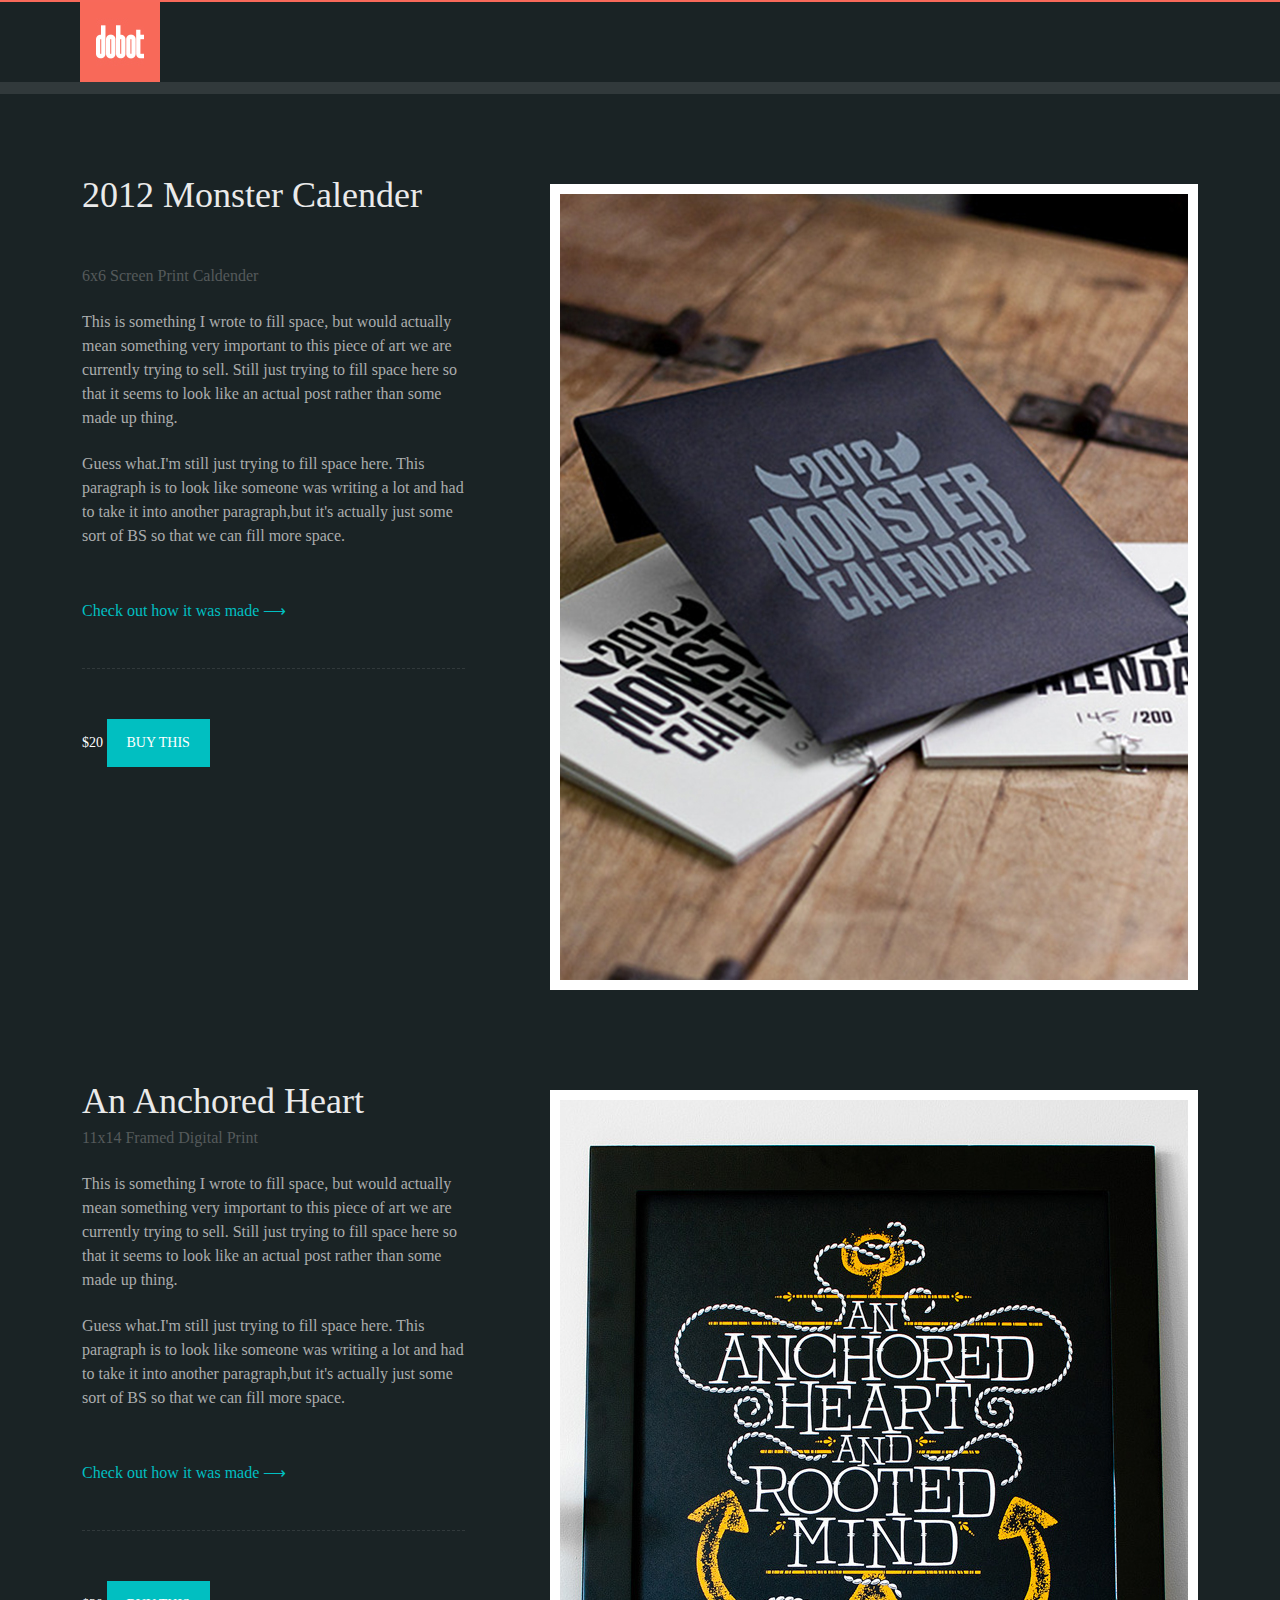
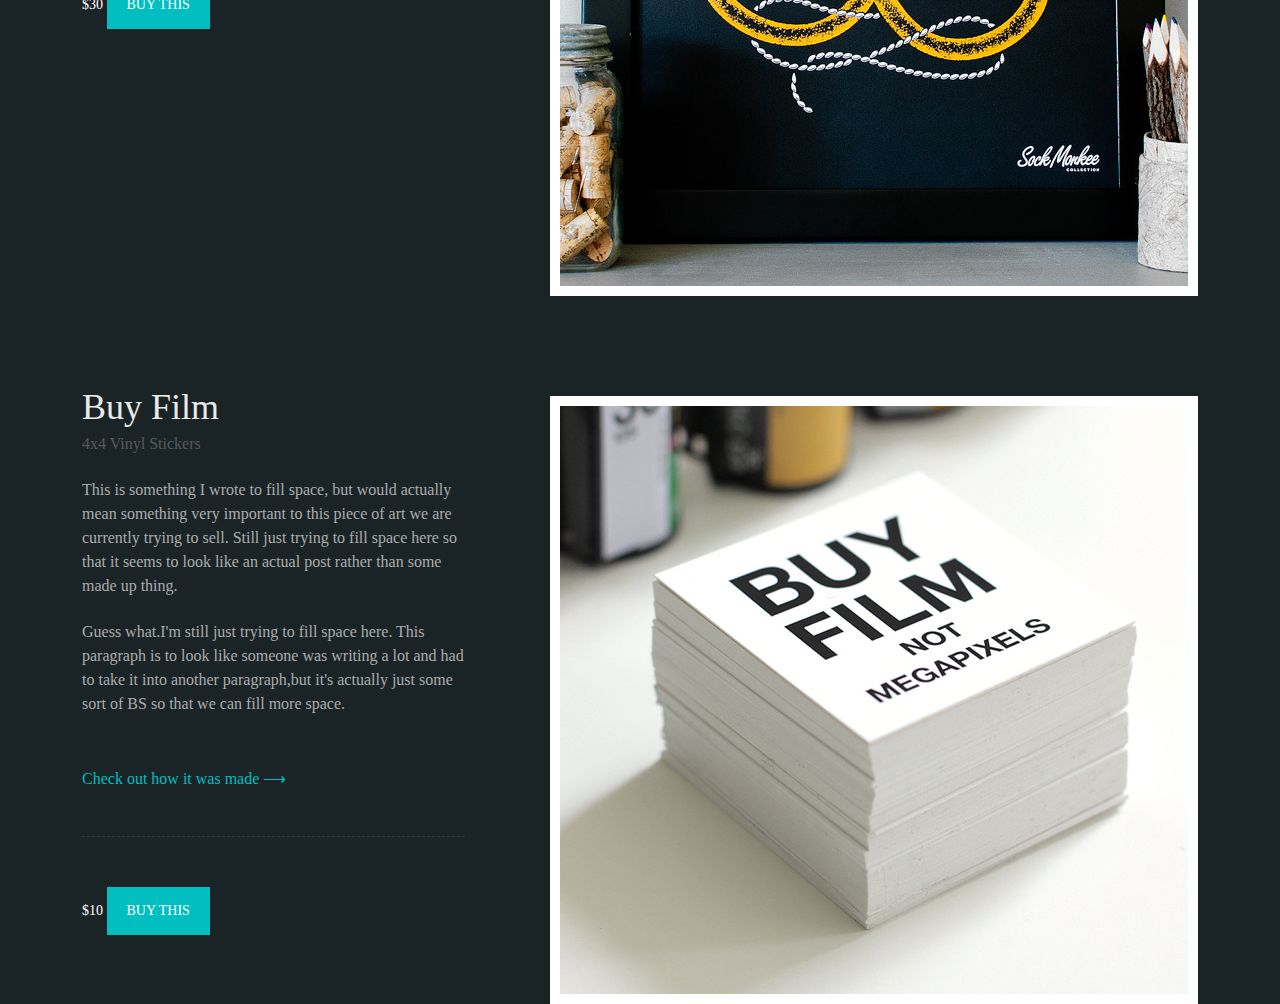
==== commit ddbe1168: "almost" ====
--- a/dobot/index.html
+++ b/dobot/index.html
@@ -1,4 +1,5 @@
-<DOCTYPE <!DOCTYPE html>
+
+<DOCTYPE !DOCTYPE html>
   <html lang="en-us">
     <head>
       <link rel="stylesheet" href="style.css">
@@ -9,7 +10,7 @@
     <body> 
       <img class="logo" src="images/dobotlogo.jpg">
       </img>
-      <article>
+      <article class="article1">
         <section id="section1">
           <img class="product" src="images/dobot1.jpg">
           </img>
@@ -51,13 +52,13 @@
           </h2>
         </section>
       </article>
-      <article>
+      <article class="article2">
         <section id="section1">
           <img class="product" src="images/dobot2.jpg">
           </img>
         </section>
         <section id="section2">
-          <div class="div0">
+          <div class="div01">
             <h1> An Anchored Heart
             </h1>
           </div>
@@ -93,13 +94,13 @@
           </h2>
         </section>
       </article>
-      <article>
+      <article class="article3">
         <section id="section1">
           <img class="product" src="images/dobot3.jpg">
           </img>
         </section>
         <section id="section2">
-          <div class="div0">
+          <div class="div01">
             <h1> Buy Film
             </h1>
           </div>
--- a/dobot/style.css
+++ b/dobot/style.css
@@ -154,7 +154,8 @@
     width: 30%;  
     }
 
-.div0 {height:175px;}
+.div0 {height:174px;}
+.div01 {height:130px;}
 .div1 {height:42px;}
 .div2 {height:142px;}
 .div3 {height:5342px;
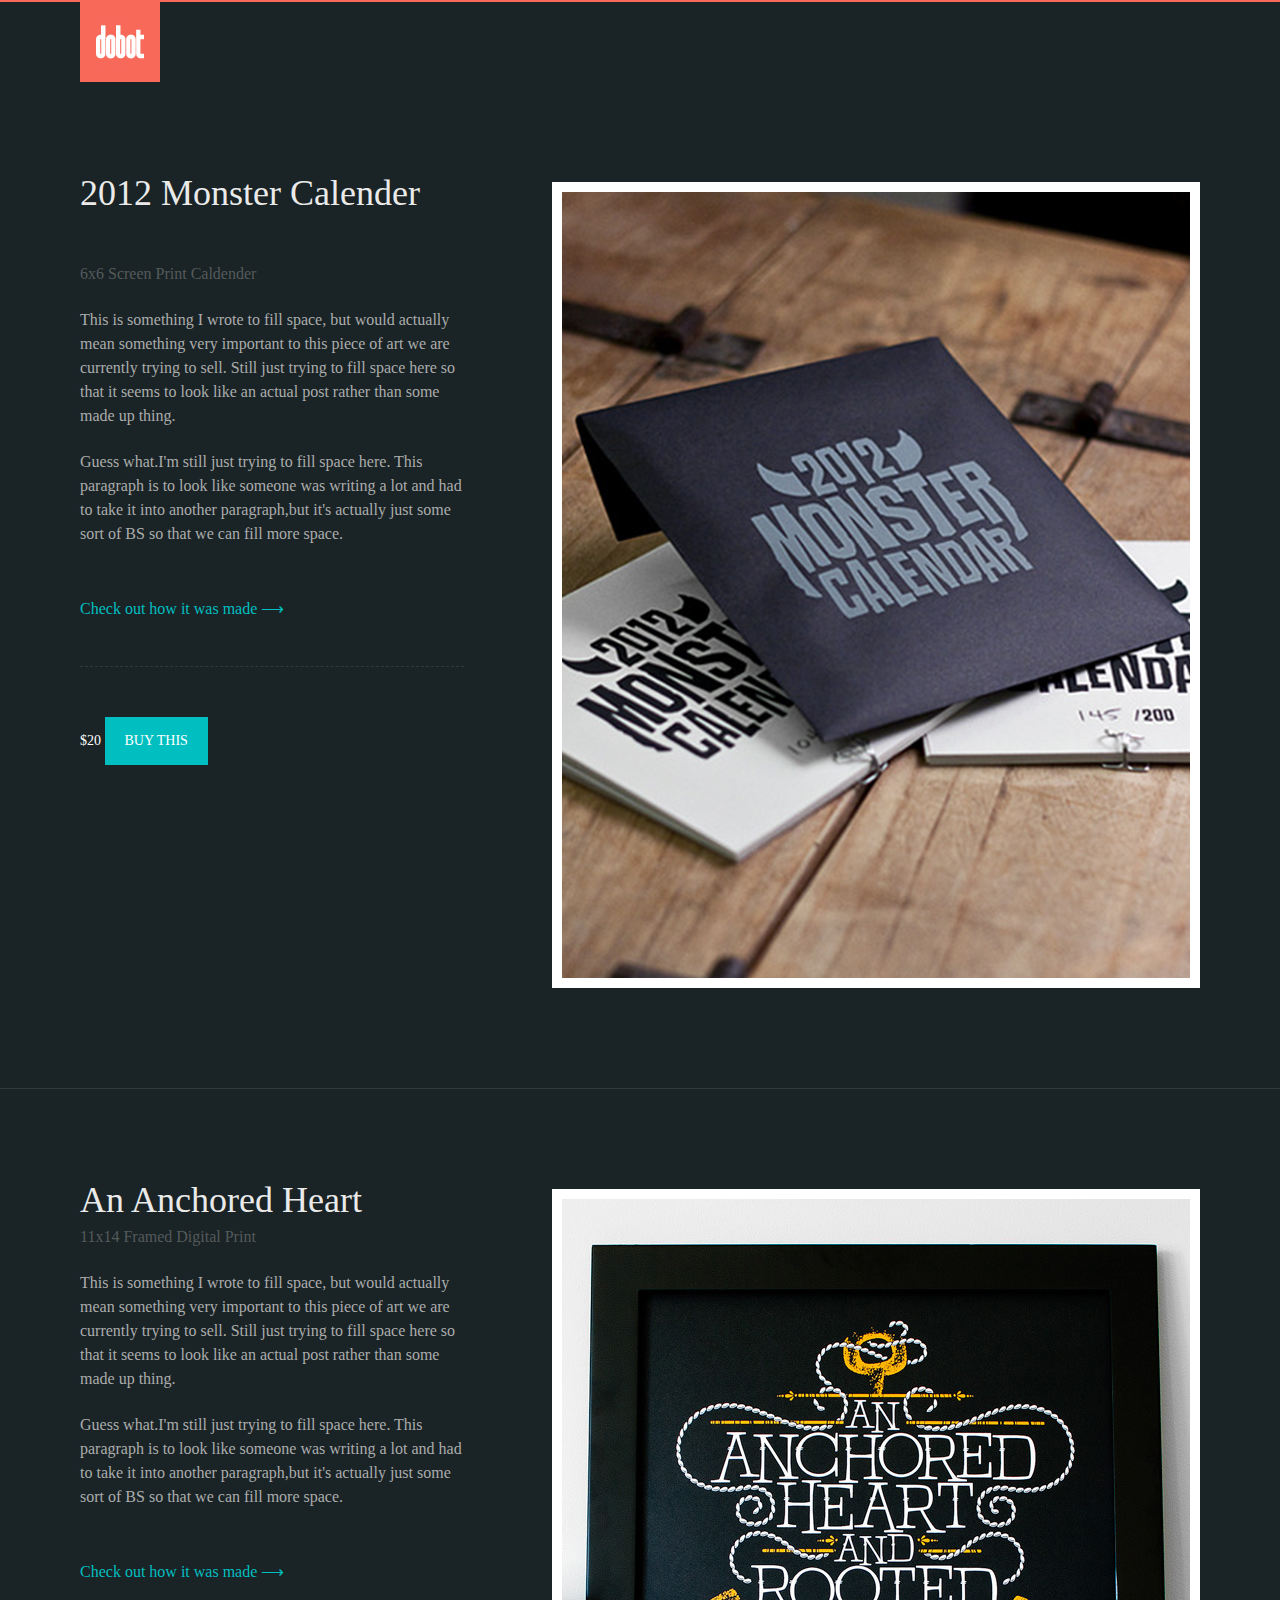
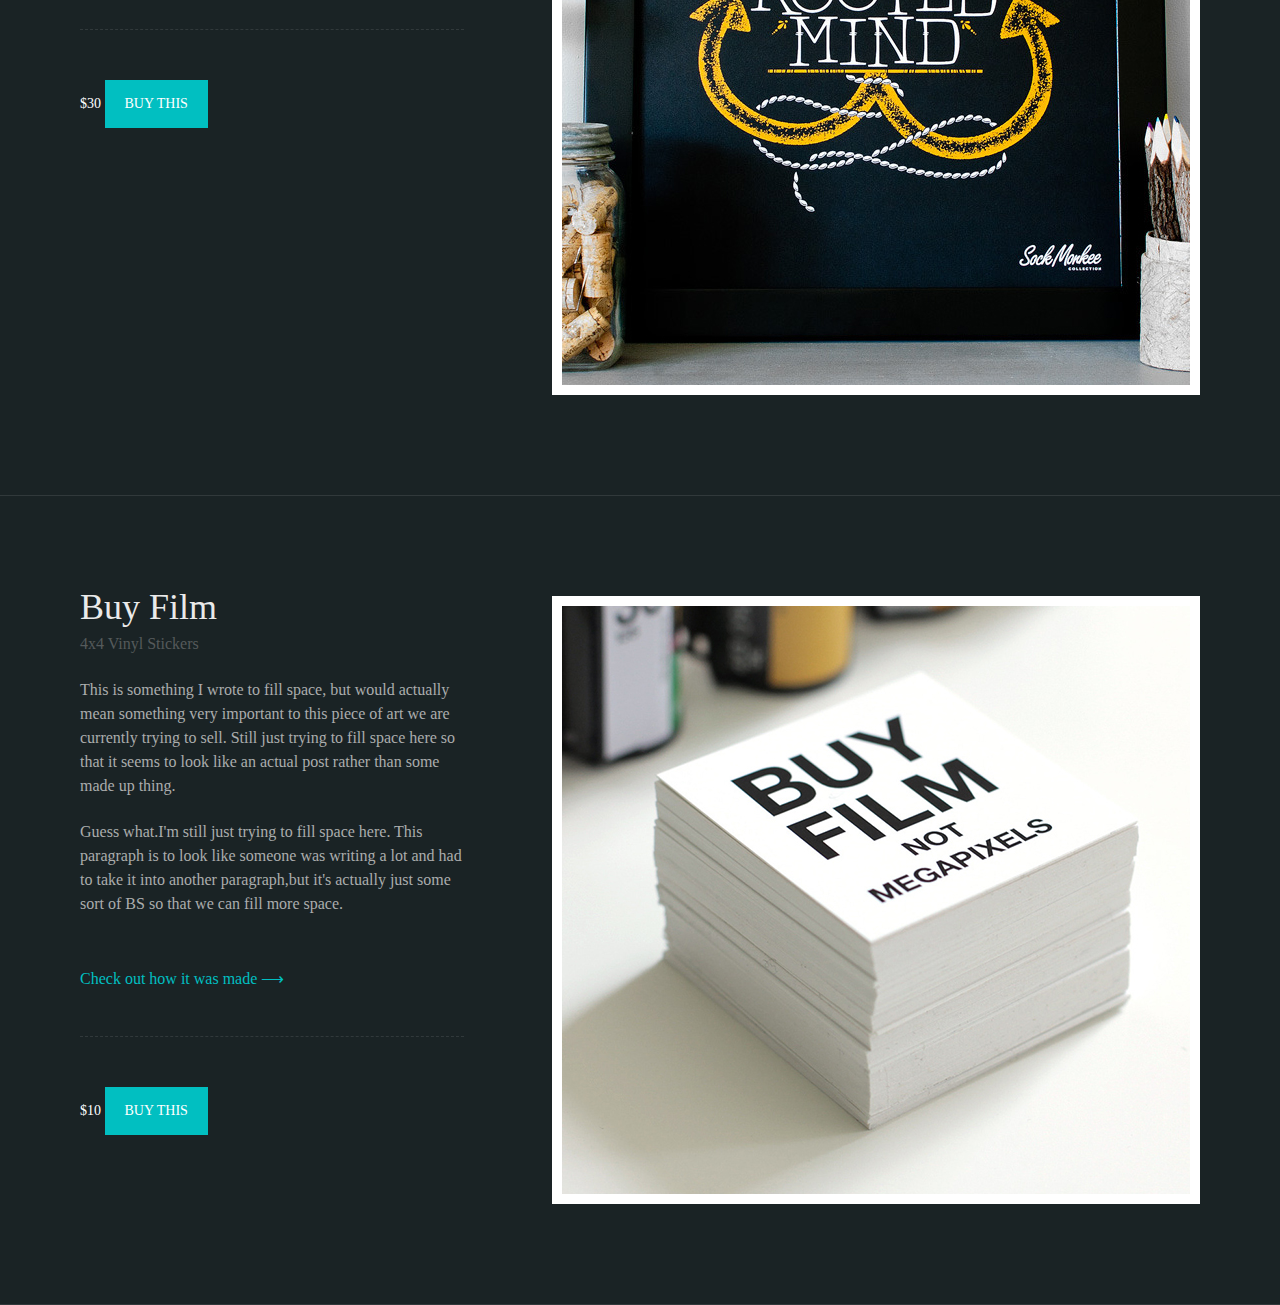
==== commit 92803a49: "finally!" ====
--- a/dobot/index.html
+++ b/dobot/index.html
@@ -10,7 +10,7 @@
     <body> 
       <img class="logo" src="images/dobotlogo.jpg">
       </img>
-      <article class="article1">
+      <article>
         <section id="section1">
           <img class="product" src="images/dobot1.jpg">
           </img>
@@ -52,7 +52,7 @@
           </h2>
         </section>
       </article>
-      <article class="article2">
+      <article>
         <section id="section1">
           <img class="product" src="images/dobot2.jpg">
           </img>
@@ -94,7 +94,7 @@
           </h2>
         </section>
       </article>
-      <article class="article3">
+      <article>
         <section id="section1">
           <img class="product" src="images/dobot3.jpg">
           </img>
--- a/dobot/style.css
+++ b/dobot/style.css
@@ -135,6 +135,7 @@
     float:right;
     padding-right:80px;
     padding-top:100px;
+    padding-bottom: 100px;
     }
 
 #section2 {margin-left:80px;
@@ -161,7 +162,8 @@
 .div3 {height:5342px;
 }
 
-.article1 {border: 2px solid #31393b;}
-.article2 {border: 2px solid #31393b;}
-.article3 {border: 2px solid #31393b;}
+article {border-bottom: 1px solid #31393b;
+	     overflow: auto;}
+        
 
+
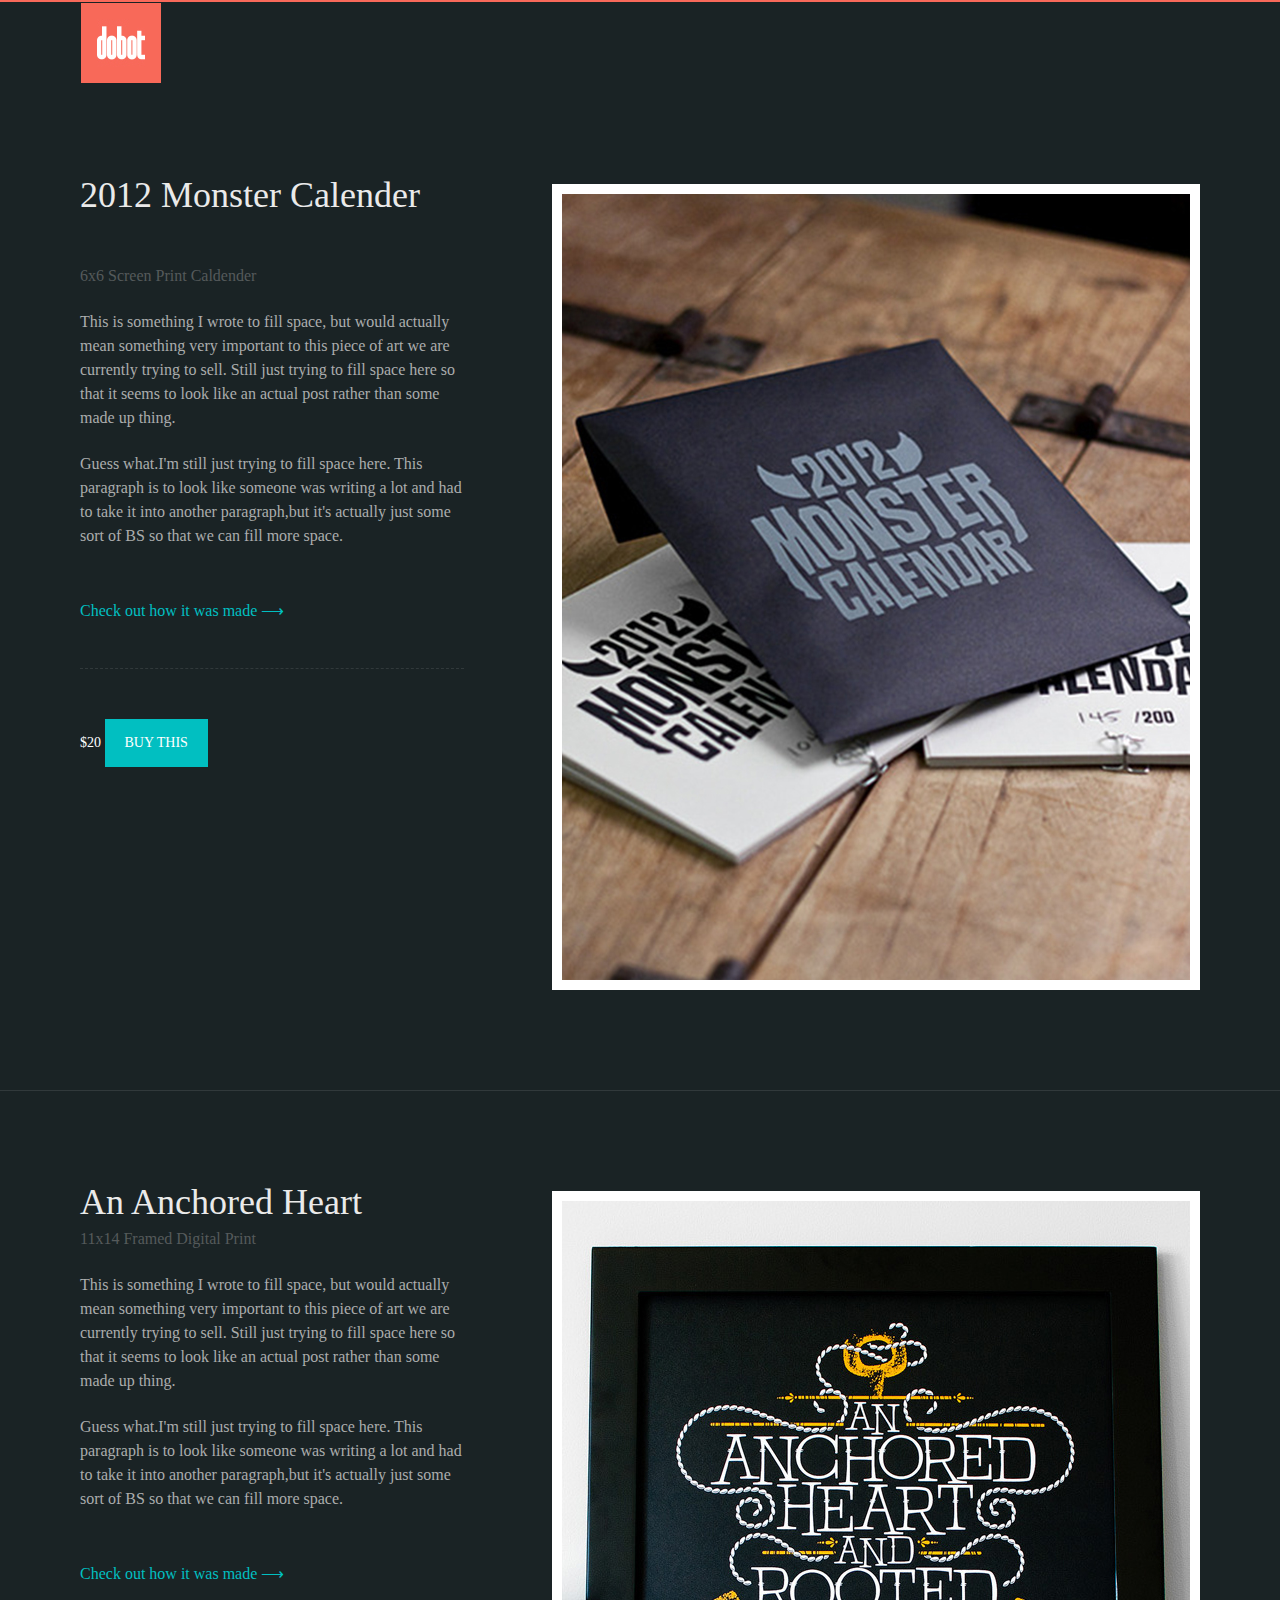
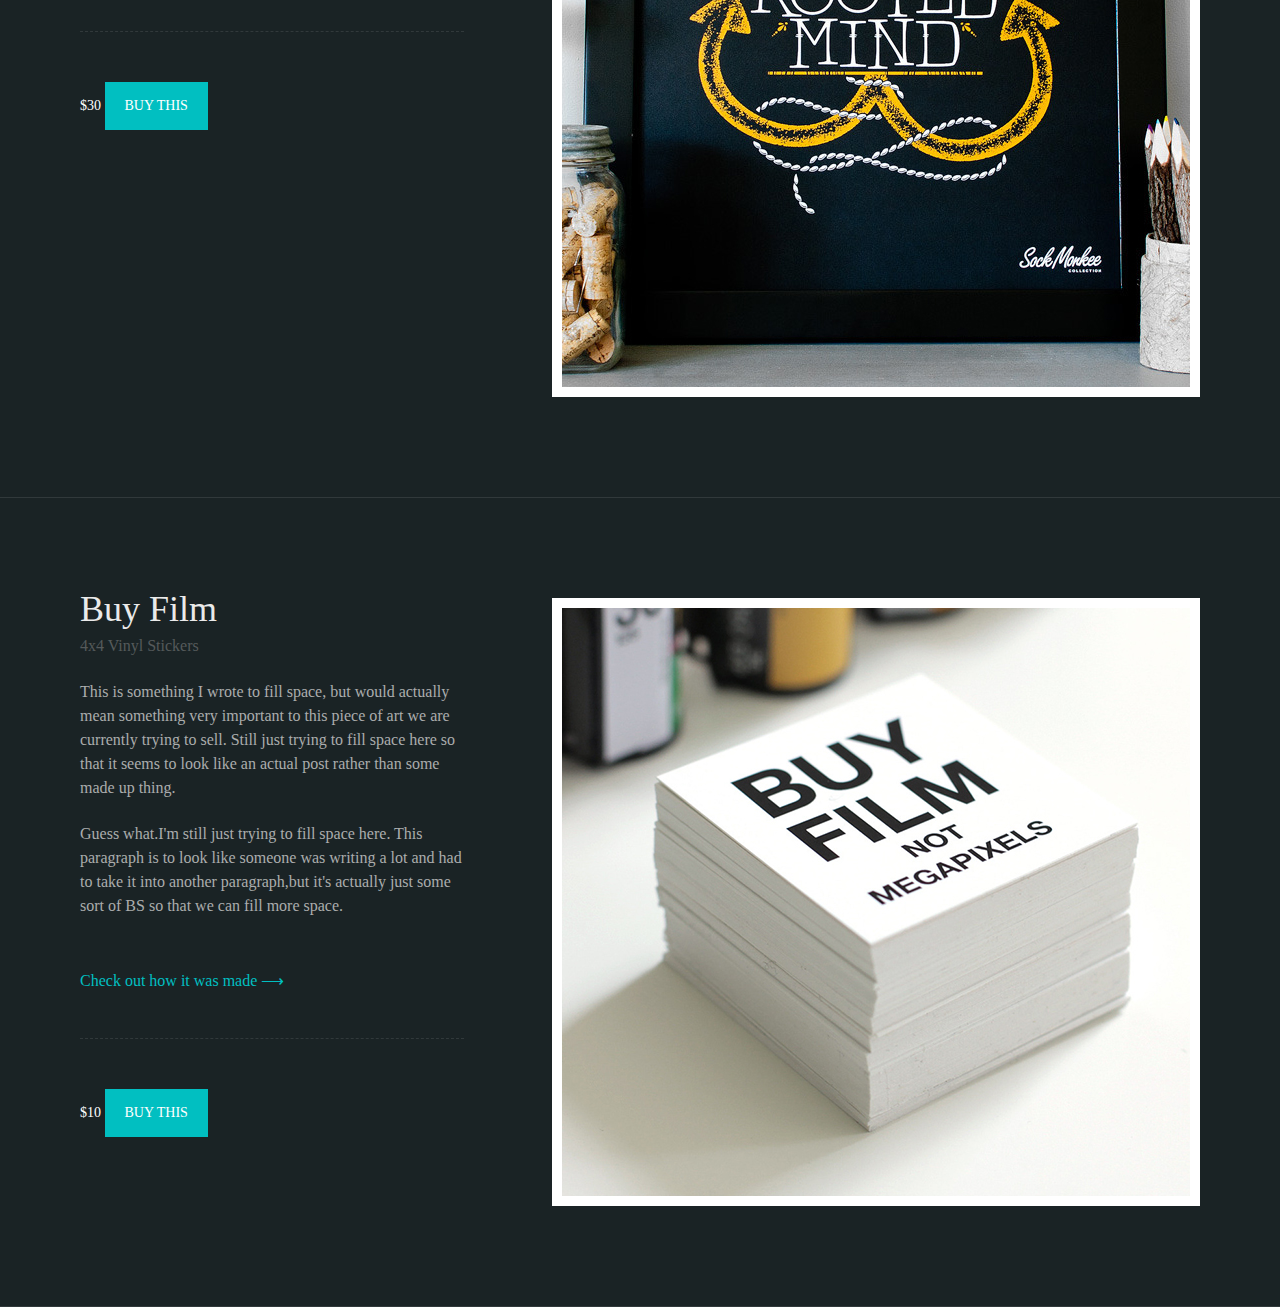
==== commit 2b036972: "responsive" ====
--- a/dobot/index.html
+++ b/dobot/index.html
@@ -2,6 +2,9 @@
 <DOCTYPE !DOCTYPE html>
   <html lang="en-us">
     <head>
+    <meta charset="utf-8">
+    <meta http-equiv="X-UA-Compatible" content="IE=edge,chrome=1">
+    <meta name="viewport" content="width=device-width">
       <link rel="stylesheet" href="style.css">
       </link>
         <title>dobot
@@ -15,6 +18,7 @@
           <img class="product" src="images/dobot1.jpg">
           </img>
         </section>
+        <content id:"maincontent">
         <section id="section2">
           <div class="div0">
             <h1> 2012 Monster Calender
@@ -51,12 +55,14 @@
             <button type="button">BUY THIS</button>
           </h2>
         </section>
+        </content>
       </article>
       <article>
         <section id="section1">
           <img class="product" src="images/dobot2.jpg">
           </img>
         </section>
+        <content id:"maincontent">
         <section id="section2">
           <div class="div01">
             <h1> An Anchored Heart
@@ -94,11 +100,13 @@
           </h2>
         </section>
       </article>
+      </content>
       <article>
         <section id="section1">
           <img class="product" src="images/dobot3.jpg">
           </img>
         </section>
+        <content id:"maincontent">
         <section id="section2">
           <div class="div01">
             <h1> Buy Film
@@ -136,6 +144,7 @@
           </h2>
         </section>
       </article>
+      </content>
     </body>
   </html>
 
--- a/dobot/style.css
+++ b/dobot/style.css
@@ -47,23 +47,27 @@
 	border-spacing: 0;
 }
 
+
 body {
 	background-color:#1A2325;
 	border:solid 2px #f8695a;
 	border-left:0;
 	border-right:0;
 	border-bottom:2px #1A2325;
+
+	
     }
 
 .logo {padding-top:0px;
 	padding-right:0px
 	padding-bottom:50px;
 	padding-left:80px;
+	border: solid 1px transparent;
 }
 
 .product {border: 10px solid white;
     background-color:#ffffff;
-    float:right;
+    float:right;   
 }
 
 h1 {padding-top:80px;
@@ -162,8 +166,37 @@
 .div3 {height:5342px;
 }
 
+#maincontent {float:left;
+         width:66%;
+         margin-right:1%;
+         }
+
 article {border-bottom: 1px solid #31393b;
-	     overflow: auto;}
+	     overflow: auto;
+}
+
+@media screen and (max-width:1000px) {
+	#maincontent,
+	.product{float:none;
+	         width:100%;}}
+
+@media screen and (max-width:450px){}
+
+button:hover {
+  background-color: #4A90E2;
+}
+
+a:hover {
+	color: #E1EFEF;
+}
+
+.product:hover {
+	border-color: #4A90E2;
+}
+
+.logo:hover {
+  border-color:#BE1E2D;
+}
         
 
 
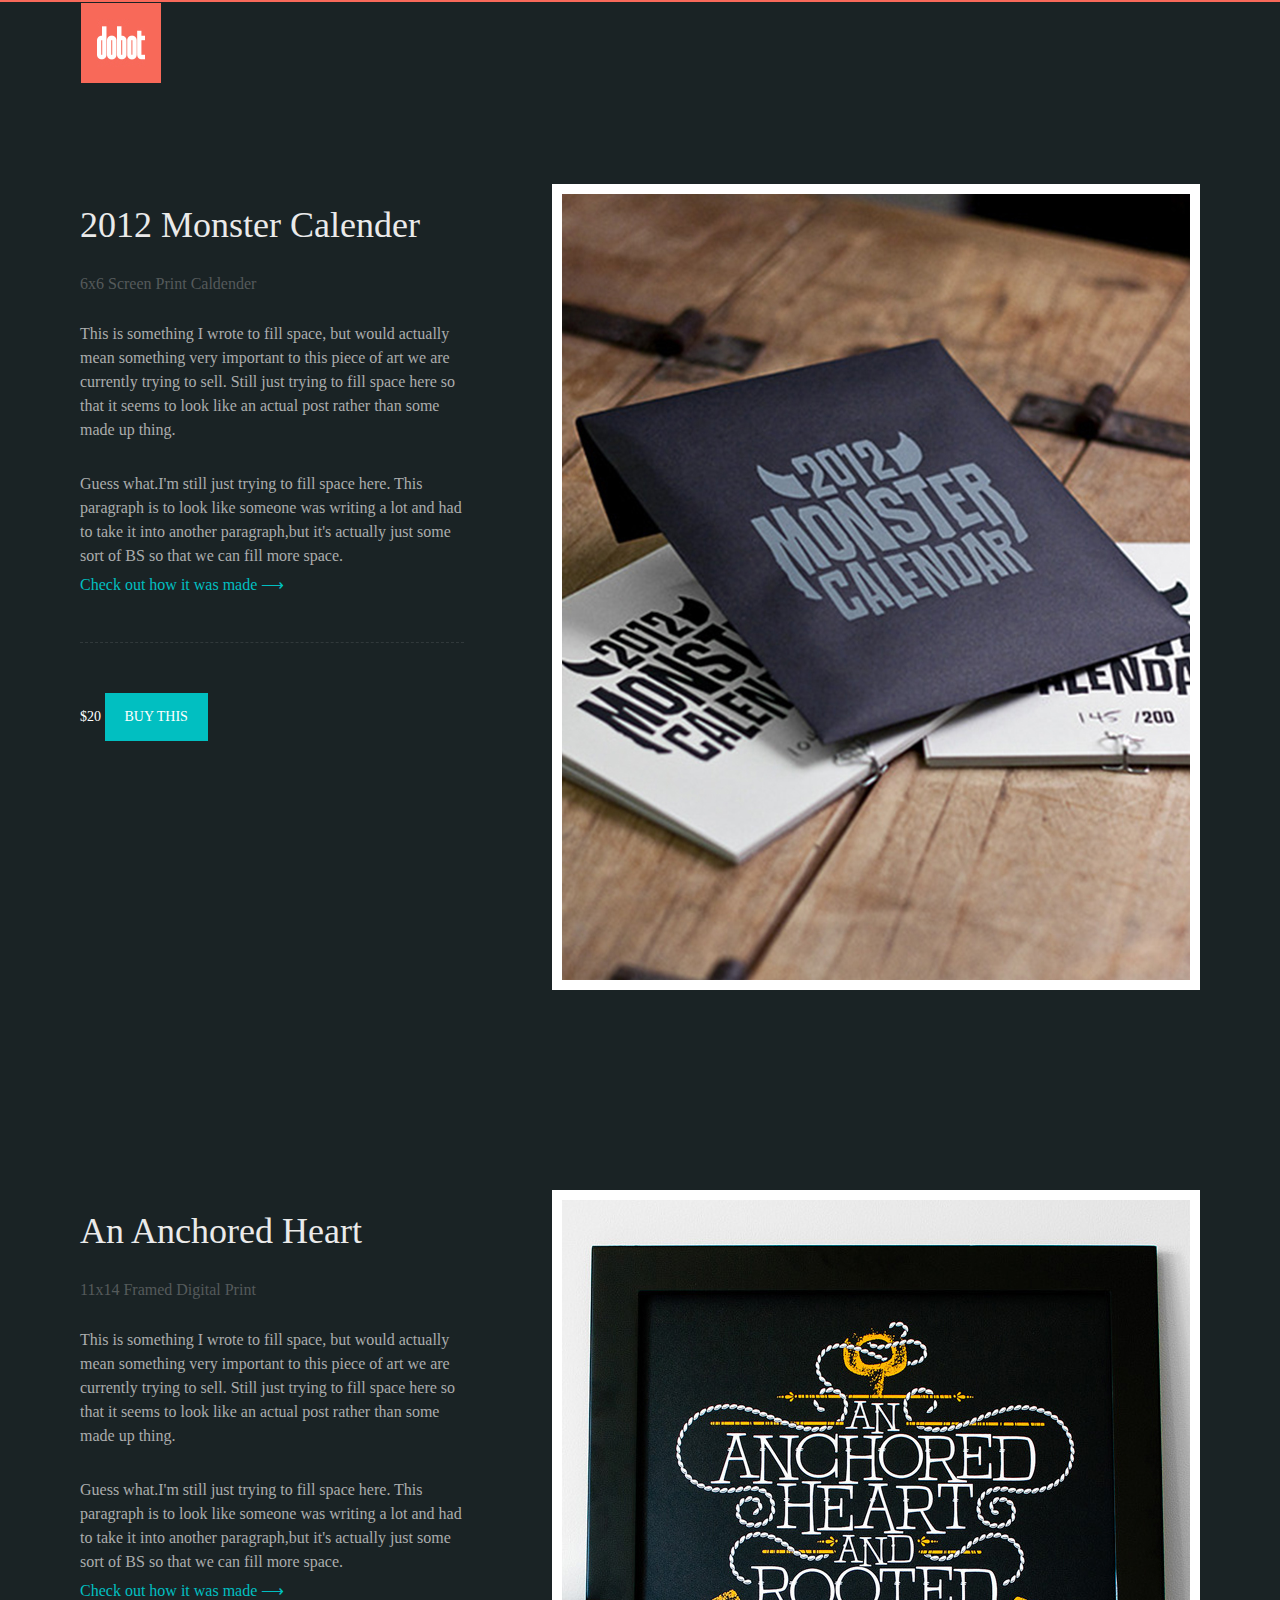
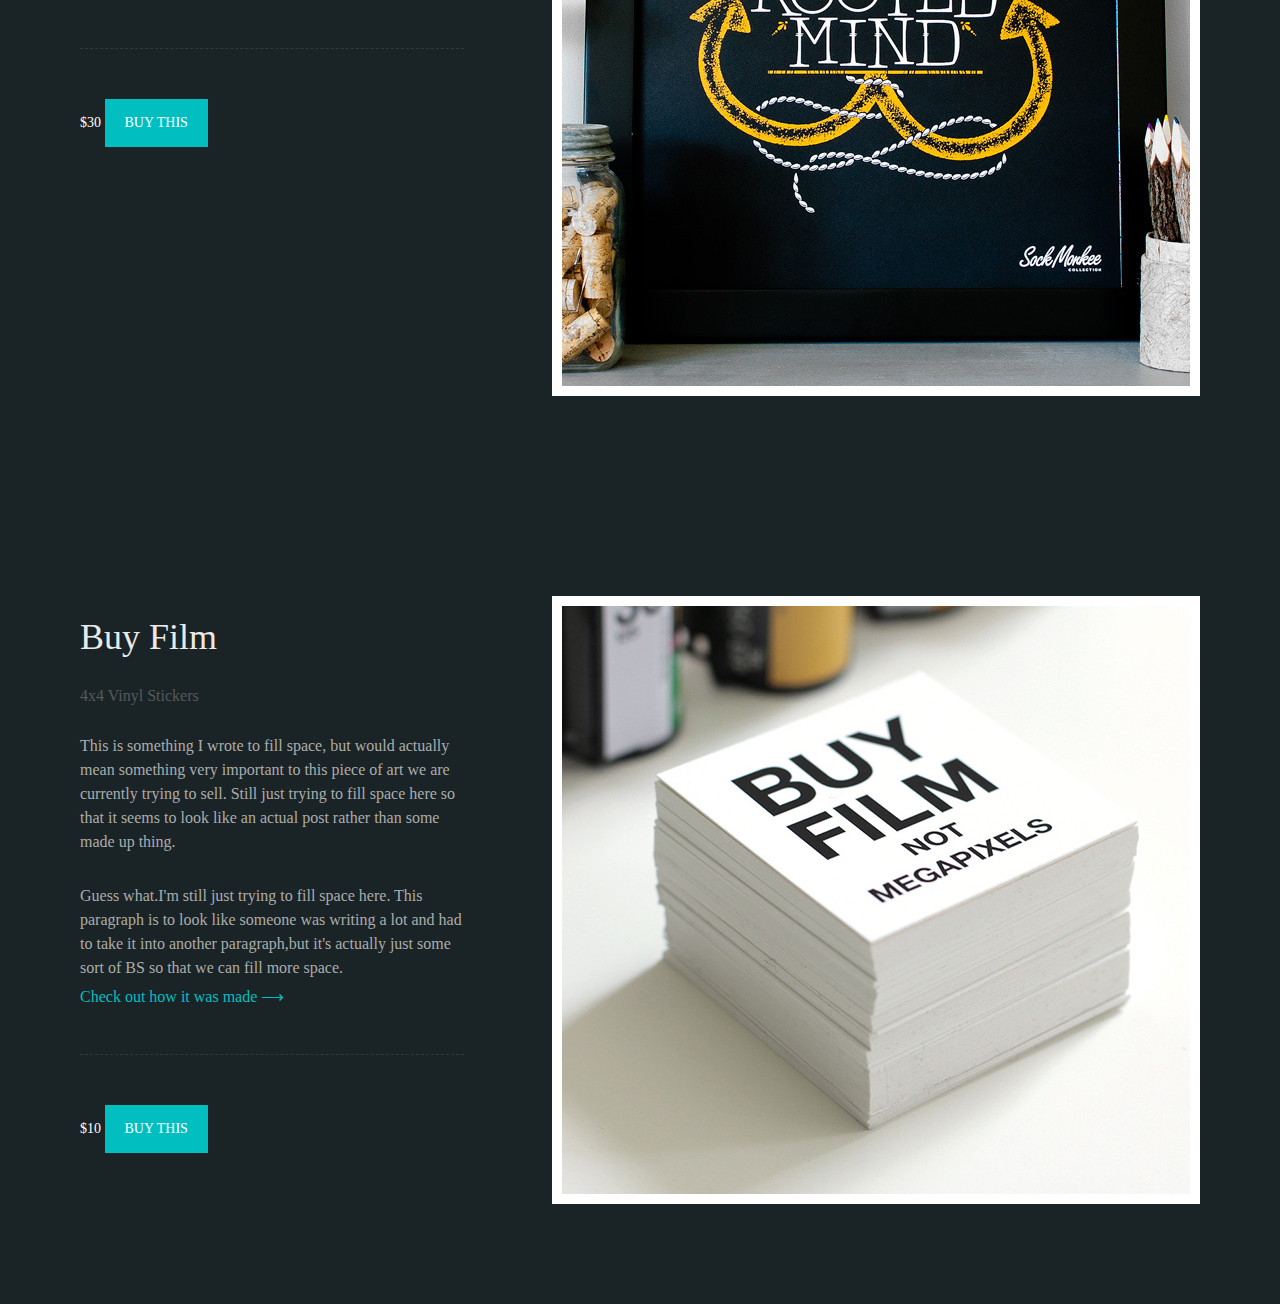
==== commit f2777442: "final" ====
--- a/dobot/index.html
+++ b/dobot/index.html
@@ -20,15 +20,15 @@
         </section>
         <content id:"maincontent">
         <section id="section2">
-          <div class="div0">
+          <div>
             <h1> 2012 Monster Calender
             </h1>
           </div>
-          <div class="div1">
+          <div>
             <h3>6x6 Screen Print Caldender 
             </h3>
           </div>
-          <div class="div2">
+          <div>
             <p>
               This is something I wrote to fill space, but would 
               actually mean something very important to this piece
@@ -37,7 +37,7 @@
               an actual post rather than some made up thing.
             </p>
           </div>
-          <div class="div2">
+          <div>
             <p>
               Guess what.I'm still just trying to fill space here. This
               paragraph is to look like someone was writing a lot
@@ -64,7 +64,7 @@
         </section>
         <content id:"maincontent">
         <section id="section2">
-          <div class="div01">
+          <div>
             <h1> An Anchored Heart
             </h1>
           </div>
@@ -72,7 +72,7 @@
             <h3>11x14 Framed Digital Print
             </h3>
           </div>
-          <div class="div2">
+          <div>
             <p>
               This is something I wrote to fill space, but would 
               actually mean something very important to this piece
@@ -81,7 +81,7 @@
               an actual post rather than some made up thing.
             </p>
           </div>
-          <div class="div2">
+          <div>
             <p>
               Guess what.I'm still just trying to fill space here. This
               paragraph is to look like someone was writing a lot
@@ -108,15 +108,15 @@
         </section>
         <content id:"maincontent">
         <section id="section2">
-          <div class="div01">
+          <div>
             <h1> Buy Film
             </h1>
           </div>
-          <div class="div1">
+          <div>
             <h3>4x4 Vinyl Stickers
             </h3>
           </div>
-          <div class="div2">
+          <div>
             <p>
               This is something I wrote to fill space, but would 
               actually mean something very important to this piece
@@ -125,7 +125,7 @@
               an actual post rather than some made up thing.
             </p>
           </div>
-          <div class="div2">
+          <div>
             <p>
               Guess what.I'm still just trying to fill space here. This
               paragraph is to look like someone was writing a lot
--- a/dobot/style.css
+++ b/dobot/style.css
@@ -159,11 +159,8 @@
     width: 30%;  
     }
 
-.div0 {height:174px;}
-.div01 {height:130px;}
-.div1 {height:42px;}
-.div2 {height:142px;}
-.div3 {height:5342px;
+div{padding-top:30px;
+    [padding-top: 30px; }
 }
 
 #maincontent {float:left;
@@ -178,9 +175,10 @@
 @media screen and (max-width:1000px) {
 	#maincontent,
 	.product{float:none;
-	         width:100%;}}
-
-@media screen and (max-width:450px){}
+	         width:100%;
+	         height:auto;}
+
+
 
 button:hover {
   background-color: #4A90E2;
